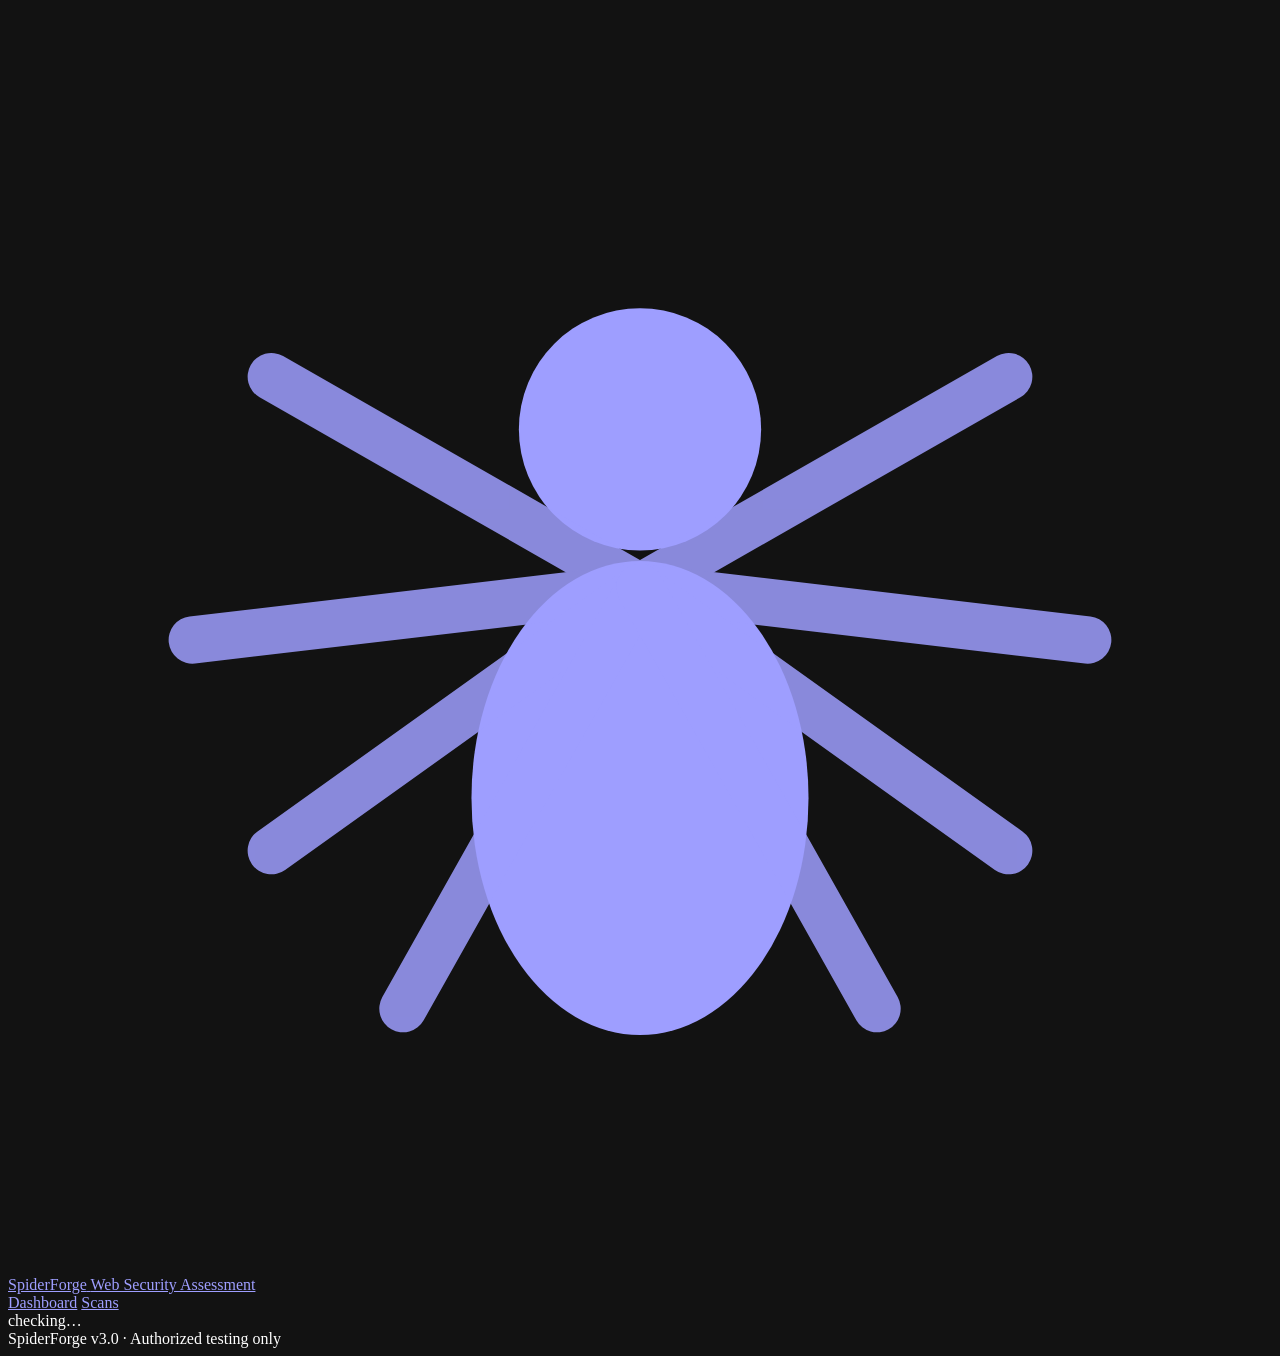
==== backend/static/frontend/index.html @ f694f3c2 "Initial commit" ====
<!DOCTYPE html>
<html lang="en">
<head>
    <meta charset="UTF-8">
    <meta name="viewport" content="width=device-width, initial-scale=1.0">
    <meta name="color-scheme" content="dark">
    <title>SpiderForge</title>
    <link rel="stylesheet" href="/styles.css">
</head>
<body>

<div class="app">

    <header class="topbar">
        <a href="#/" class="brand">
            <svg class="brand-logo" viewBox="0 0 24 24" fill="none" aria-hidden="true">
                <ellipse cx="12" cy="15" rx="3.2" ry="4.5" fill="currentColor"/>
                <circle cx="12" cy="8" r="2.3" fill="currentColor"/>
                <g stroke="currentColor" stroke-width="0.9" stroke-linecap="round" opacity="0.85">
                    <path d="M12 11 L5 7"/><path d="M12 11 L3.5 12"/>
                    <path d="M12 11 L5 16"/><path d="M12 11 L7.5 19"/>
                    <path d="M12 11 L19 7"/><path d="M12 11 L20.5 12"/>
                    <path d="M12 11 L19 16"/><path d="M12 11 L16.5 19"/>
                </g>
            </svg>
            <div class="brand-text">
                <span class="brand-name">SpiderForge</span>
                <span class="brand-sub">Web Security Assessment</span>
            </div>
        </a>

        <nav class="nav">
            <a href="#/" data-nav="dashboard">Dashboard</a>
            <a href="#/scans" data-nav="scans">Scans</a>
        </nav>

        <div class="status-pill" id="status-pill">
            <span class="status-dot" id="status-dot"></span>
            <span id="status-text">checking…</span>
        </div>
    </header>

    <main id="app" class="main"></main>

    <footer class="footer">
        <span>SpiderForge v3.0</span>
        <span class="dot-sep">·</span>
        <span>Authorized testing only</span>
    </footer>

</div>

<script src="/app.js"></script>
</body>
</html>
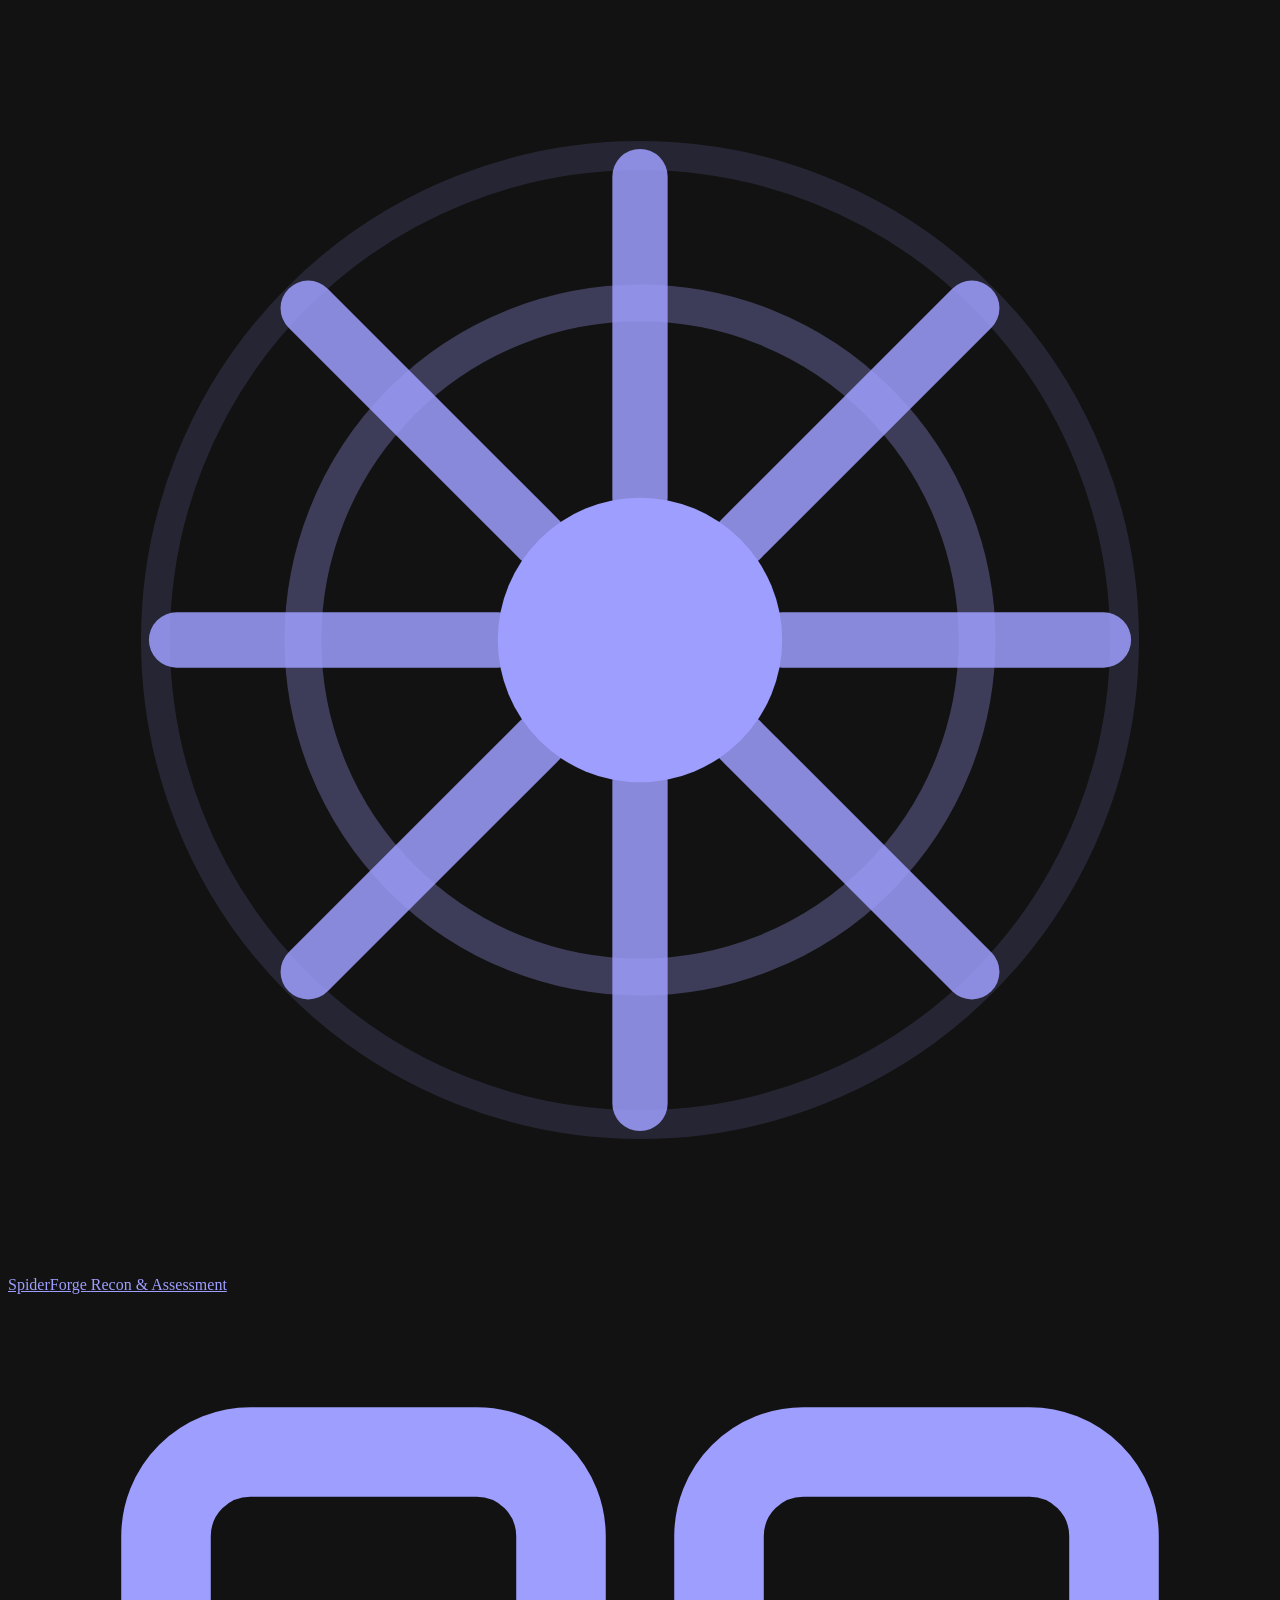
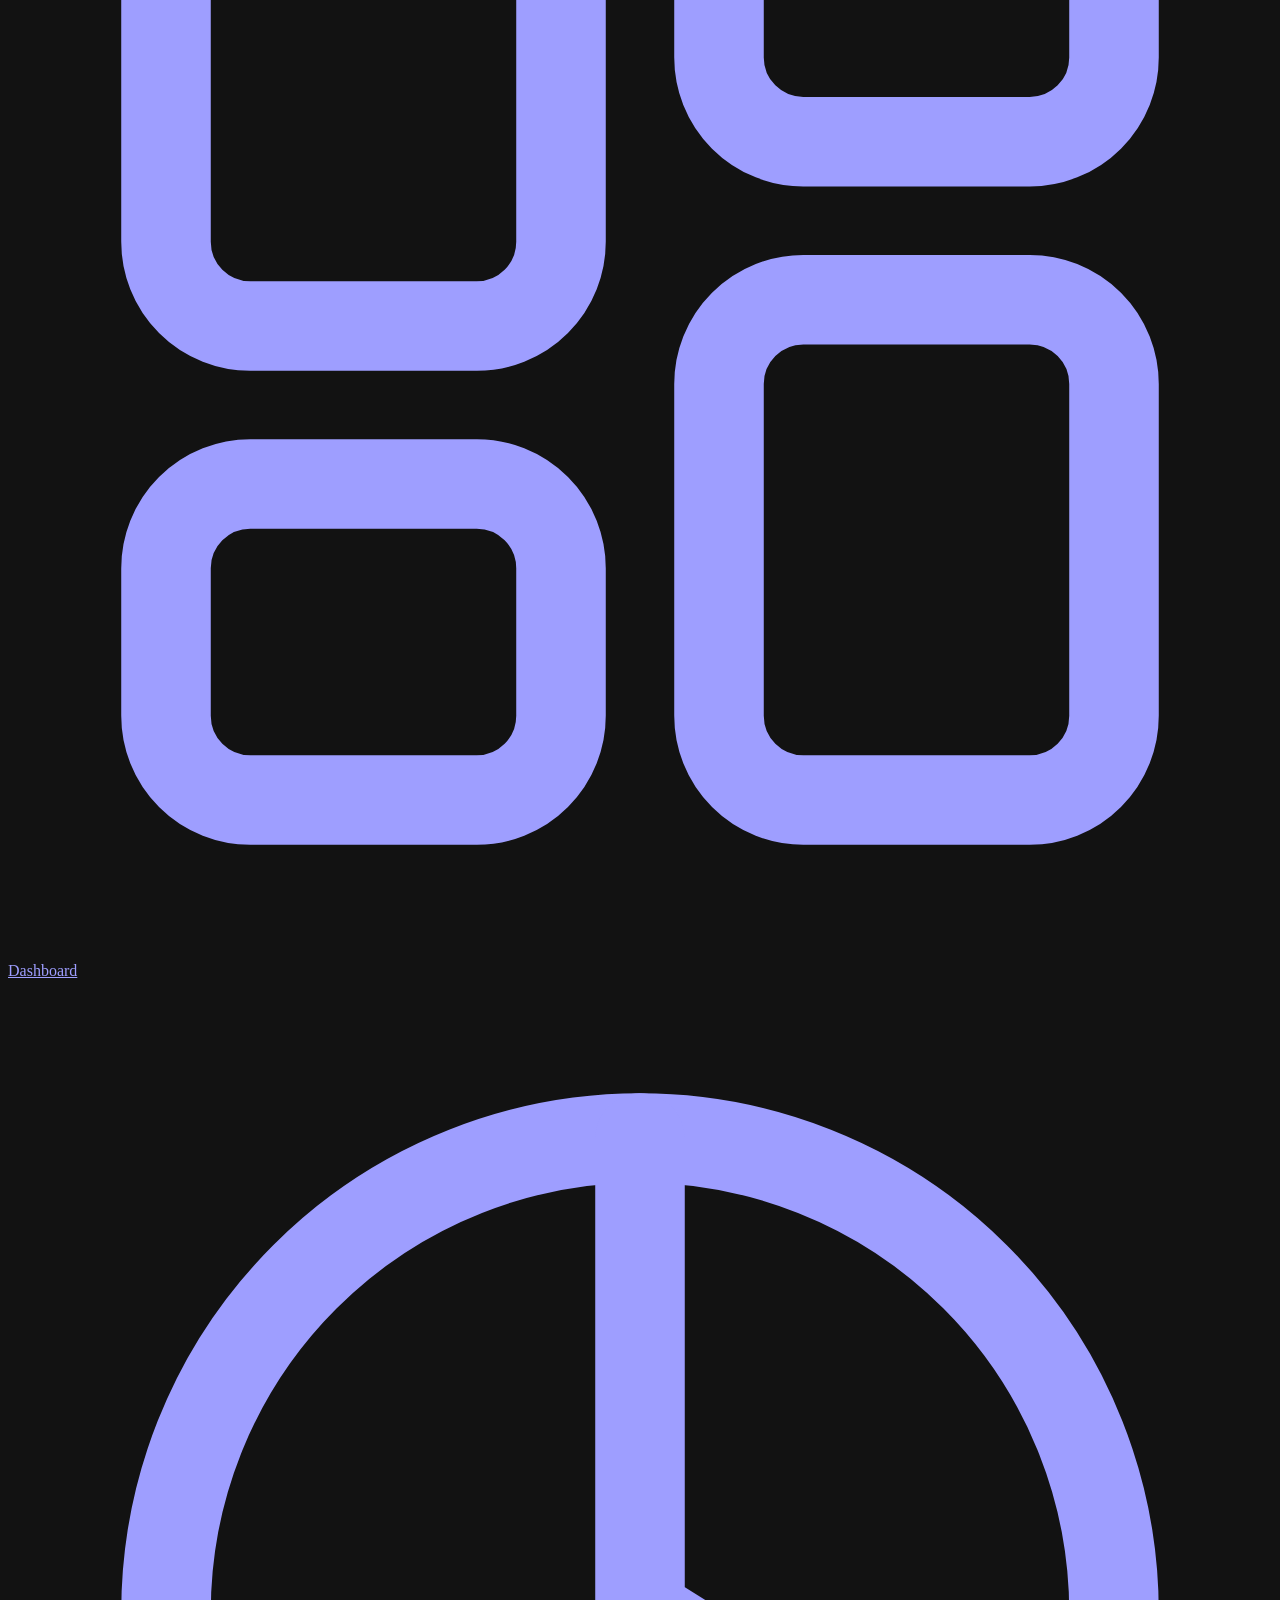
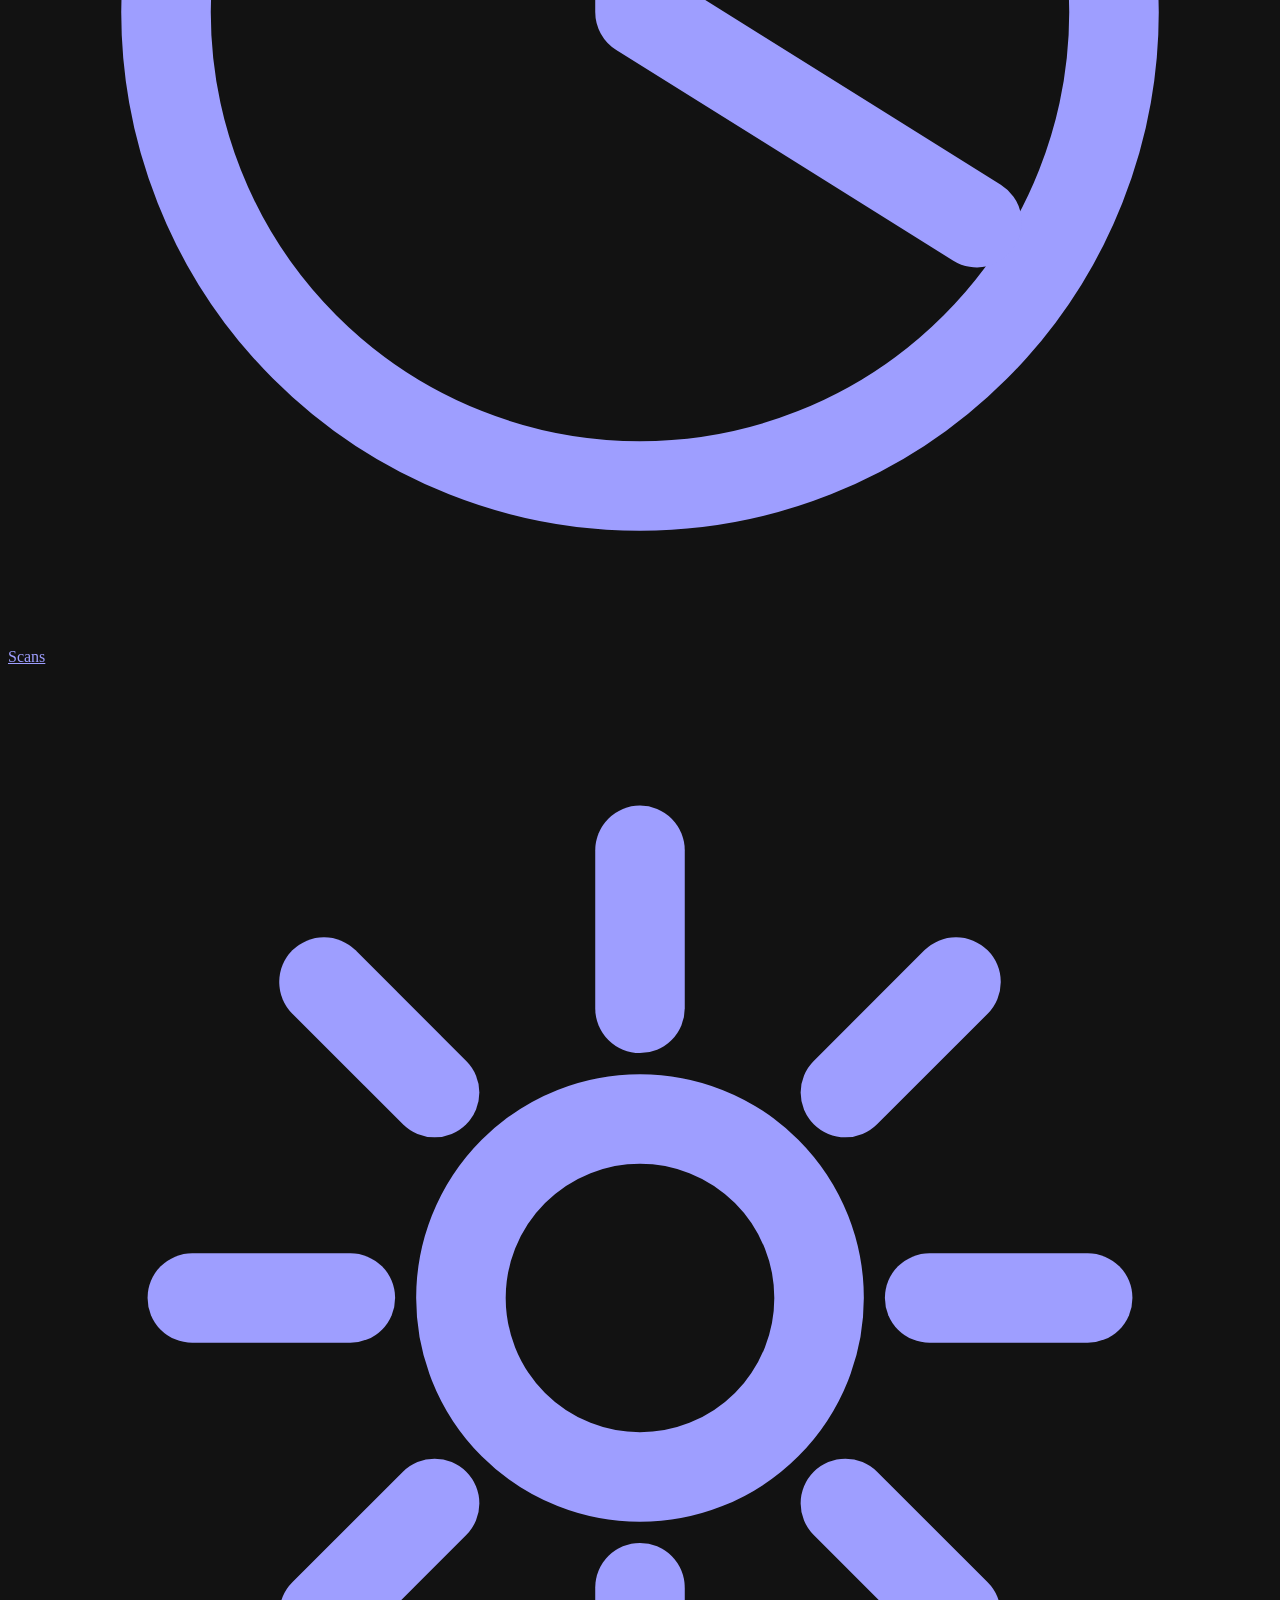
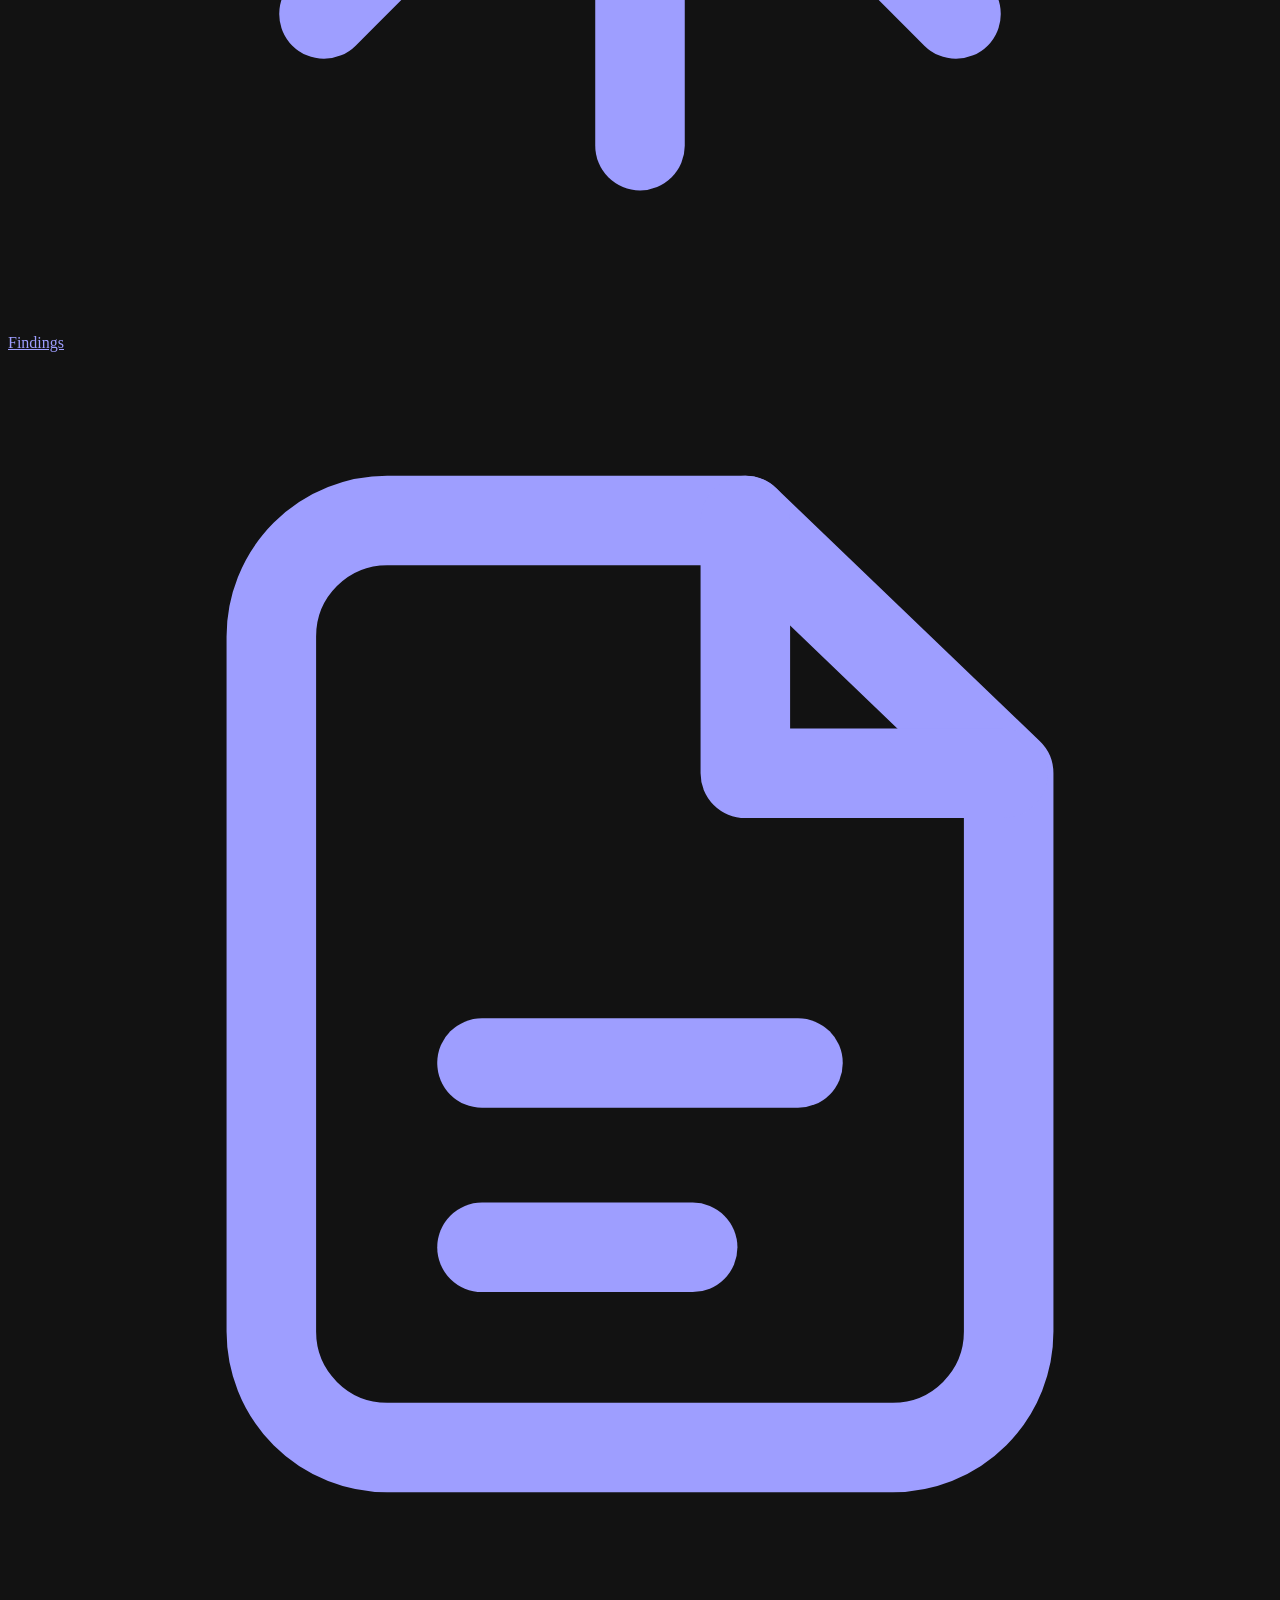
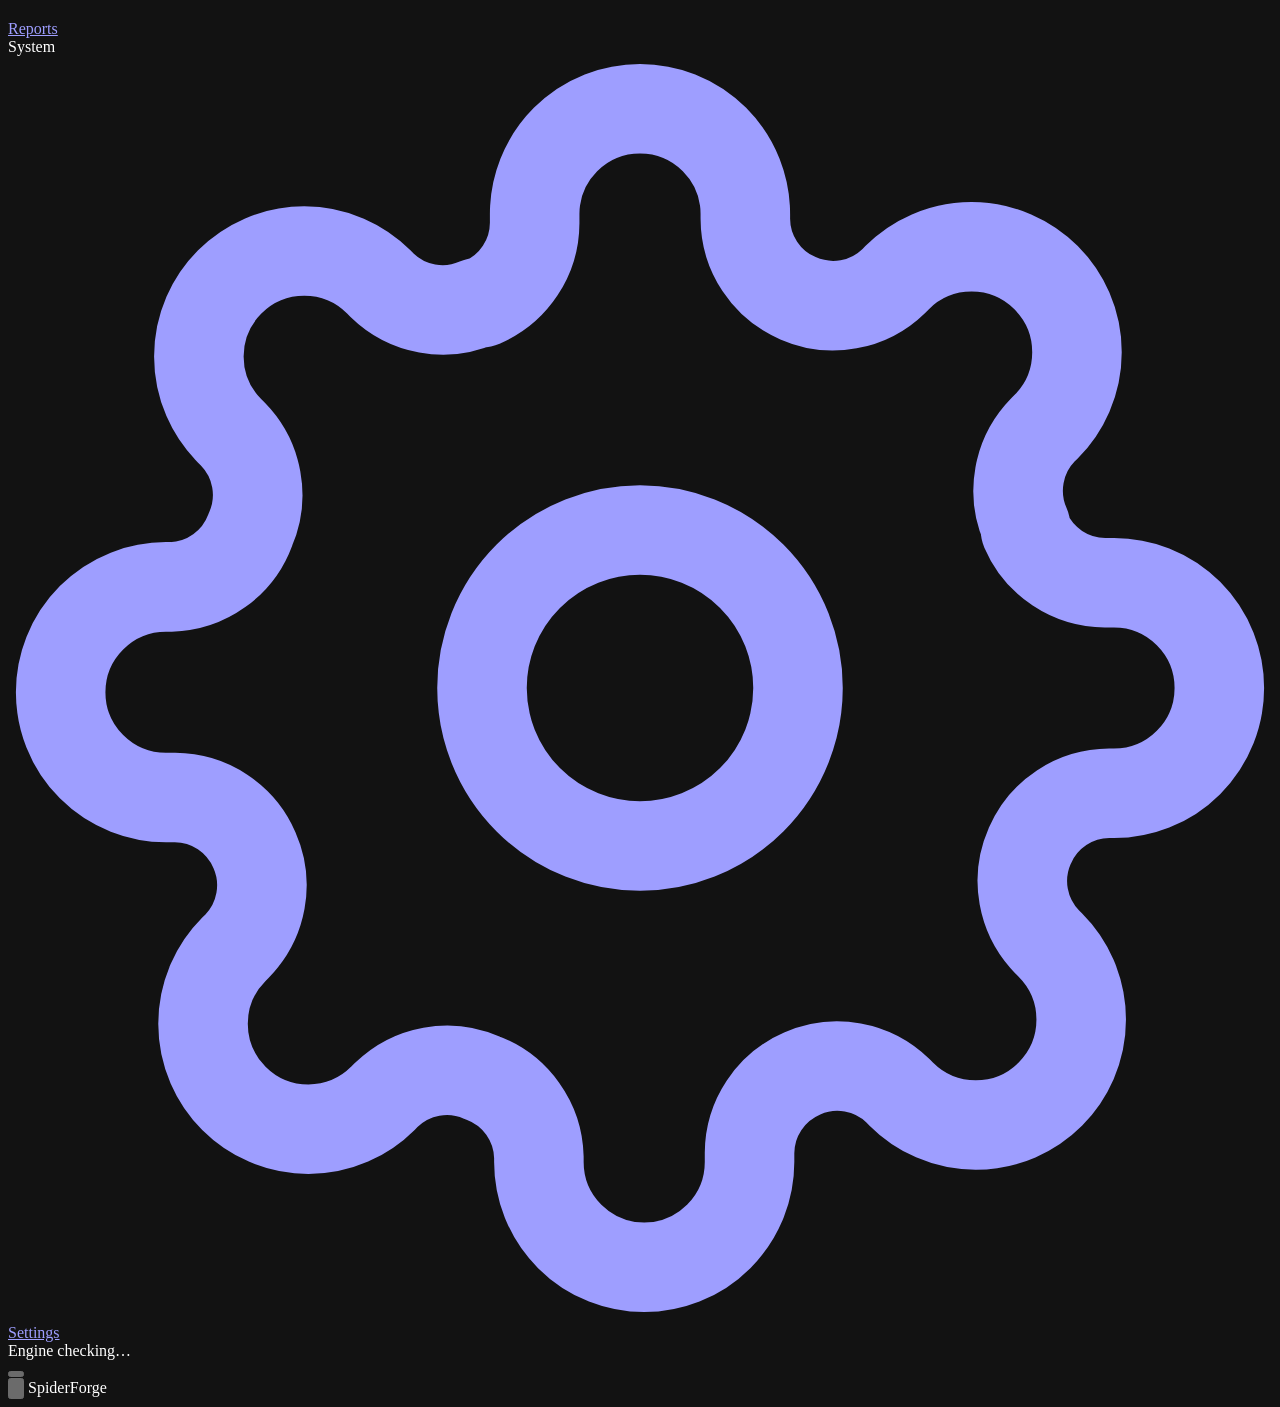
==== commit be393277: "Update index.html" ====
--- a/backend/static/frontend/index.html
+++ b/backend/static/frontend/index.html
@@ -1,53 +1,155 @@
 <!DOCTYPE html>
 <html lang="en">
 <head>
-    <meta charset="UTF-8">
-    <meta name="viewport" content="width=device-width, initial-scale=1.0">
-    <meta name="color-scheme" content="dark">
-    <title>SpiderForge</title>
-    <link rel="stylesheet" href="/styles.css">
+    <meta charset="UTF-8" />
+    <meta name="viewport" content="width=device-width, initial-scale=1.0" />
+    <meta name="color-scheme" content="dark" />
+    <meta name="description" content="SpiderForge — Automated Web Reconnaissance & Security Assessment" />
+    <title>SpiderForge — Web Security Assessment</title>
+    <link rel="stylesheet" href="/styles.css" />
 </head>
 <body>
 
-<div class="app">
+<div class="app-shell" id="app-shell">
 
-    <header class="topbar">
-        <a href="#/" class="brand">
-            <svg class="brand-logo" viewBox="0 0 24 24" fill="none" aria-hidden="true">
-                <ellipse cx="12" cy="15" rx="3.2" ry="4.5" fill="currentColor"/>
-                <circle cx="12" cy="8" r="2.3" fill="currentColor"/>
-                <g stroke="currentColor" stroke-width="0.9" stroke-linecap="round" opacity="0.85">
-                    <path d="M12 11 L5 7"/><path d="M12 11 L3.5 12"/>
-                    <path d="M12 11 L5 16"/><path d="M12 11 L7.5 19"/>
-                    <path d="M12 11 L19 7"/><path d="M12 11 L20.5 12"/>
-                    <path d="M12 11 L19 16"/><path d="M12 11 L16.5 19"/>
-                </g>
-            </svg>
-            <div class="brand-text">
-                <span class="brand-name">SpiderForge</span>
-                <span class="brand-sub">Web Security Assessment</span>
-            </div>
-        </a>
+    <!-- ═══════════════ Sidebar ═══════════════ -->
+    <aside class="sidebar" id="sidebar" aria-label="Primary">
 
-        <nav class="nav">
-            <a href="#/" data-nav="dashboard">Dashboard</a>
-            <a href="#/scans" data-nav="scans">Scans</a>
+        <div class="sidebar-head">
+            <a class="brand" href="#/" aria-label="SpiderForge home">
+                <span class="brand-mark" aria-hidden="true">
+                    <svg viewBox="0 0 24 24" fill="none">
+                        <circle cx="12" cy="12" r="2.7" fill="currentColor"/>
+                        <g stroke="currentColor" stroke-width="1.05" stroke-linecap="round" opacity="0.85">
+                            <path d="M12 9.3 V3.2"/>
+                            <path d="M12 14.7 V20.8"/>
+                            <path d="M9.3 12 H3.2"/>
+                            <path d="M14.7 12 H20.8"/>
+                            <path d="M10.1 10.1 L5.7 5.7"/>
+                            <path d="M13.9 10.1 L18.3 5.7"/>
+                            <path d="M10.1 13.9 L5.7 18.3"/>
+                            <path d="M13.9 13.9 L18.3 18.3"/>
+                        </g>
+                        <circle cx="12" cy="12" r="6.4" stroke="currentColor"
+                                stroke-width="0.7" opacity="0.3" fill="none"/>
+                        <circle cx="12" cy="12" r="9.2" stroke="currentColor"
+                                stroke-width="0.55" opacity="0.14" fill="none"/>
+                    </svg>
+                </span>
+                <span class="brand-text">
+                    <span class="brand-name">Spider<span class="brand-accent">Forge</span></span>
+                    <span class="brand-sub">Recon &amp; Assessment</span>
+                </span>
+            </a>
+        </div>
+
+        <nav class="sidebar-nav" aria-label="Main">
+            <a class="nav-item" href="#/" data-nav="dashboard">
+                <svg class="ico" viewBox="0 0 24 24" fill="none" stroke="currentColor" stroke-width="1.7" stroke-linecap="round" stroke-linejoin="round">
+                    <rect x="3" y="3" width="7.5" height="9" rx="1.6"/>
+                    <rect x="13.5" y="3" width="7.5" height="5.5" rx="1.6"/>
+                    <rect x="13.5" y="11.5" width="7.5" height="9.5" rx="1.6"/>
+                    <rect x="3" y="15" width="7.5" height="6" rx="1.6"/>
+                </svg>
+                <span>Dashboard</span>
+            </a>
+            <a class="nav-item" href="#/scans" data-nav="scans">
+                <svg class="ico" viewBox="0 0 24 24" fill="none" stroke="currentColor" stroke-width="1.7" stroke-linecap="round" stroke-linejoin="round">
+                    <circle cx="12" cy="12" r="9"/>
+                    <path d="M12 3v9l6.4 4"/>
+                </svg>
+                <span>Scans</span>
+            </a>
+            <a class="nav-item" href="#/findings" data-nav="findings">
+                <svg class="ico" viewBox="0 0 24 24" fill="none" stroke="currentColor" stroke-width="1.7" stroke-linecap="round" stroke-linejoin="round">
+                    <path d="M12 3.5v3"/>
+                    <path d="M12 17.5v3"/>
+                    <path d="M3.5 12h3"/>
+                    <path d="M17.5 12h3"/>
+                    <path d="M6 6l2.1 2.1"/>
+                    <path d="M15.9 15.9L18 18"/>
+                    <path d="M6 18l2.1-2.1"/>
+                    <path d="M15.9 8.1L18 6"/>
+                    <circle cx="12" cy="12" r="3.4"/>
+                </svg>
+                <span>Findings</span>
+            </a>
+            <a class="nav-item" href="#/reports" data-nav="reports">
+                <svg class="ico" viewBox="0 0 24 24" fill="none" stroke="currentColor" stroke-width="1.7" stroke-linecap="round" stroke-linejoin="round">
+                    <path d="M14 3.2H7.2A2.2 2.2 0 0 0 5 5.4v13.2a2.2 2.2 0 0 0 2.2 2.2h9.6a2.2 2.2 0 0 0 2.2-2.2V8z"/>
+                    <path d="M14 3.2V8h4.9"/>
+                    <path d="M9 13.5h6"/>
+                    <path d="M9 17h4"/>
+                </svg>
+                <span>Reports</span>
+            </a>
         </nav>
 
-        <div class="status-pill" id="status-pill">
-            <span class="status-dot" id="status-dot"></span>
-            <span id="status-text">checking…</span>
+        <div class="sidebar-section">System</div>
+
+        <nav class="sidebar-nav" aria-label="System">
+            <a class="nav-item" href="#/settings" data-nav="settings">
+                <svg class="ico" viewBox="0 0 24 24" fill="none" stroke="currentColor" stroke-width="1.7" stroke-linecap="round" stroke-linejoin="round">
+                    <circle cx="12" cy="12" r="3"/>
+                    <path d="M19.4 15a1.65 1.65 0 0 0 .33 1.82l.06.06a2 2 0 1 1-2.83 2.83l-.06-.06a1.65 1.65 0 0 0-1.82-.33 1.65 1.65 0 0 0-1 1.51V21a2 2 0 1 1-4 0v-.09A1.65 1.65 0 0 0 9 19.4a1.65 1.65 0 0 0-1.82.33l-.06.06a2 2 0 1 1-2.83-2.83l.06-.06a1.65 1.65 0 0 0 .33-1.82 1.65 1.65 0 0 0-1.51-1H3a2 2 0 1 1 0-4h.09A1.65 1.65 0 0 0 4.6 9a1.65 1.65 0 0 0-.33-1.82l-.06-.06a2 2 0 1 1 2.83-2.83l.06.06a1.65 1.65 0 0 0 1.82.33H9a1.65 1.65 0 0 0 1-1.51V3a2 2 0 1 1 4 0v.09a1.65 1.65 0 0 0 1 1.51 1.65 1.65 0 0 0 1.82-.33l.06-.06a2 2 0 1 1 2.83 2.83l-.06.06a1.65 1.65 0 0 0-.33 1.82V9a1.65 1.65 0 0 0 1.51 1H21a2 2 0 1 1 0 4h-.09a1.65 1.65 0 0 0-1.51 1z"/>
+                </svg>
+                <span>Settings</span>
+            </a>
+        </nav>
+
+        <div class="sidebar-foot">
+            <div class="engine-status" id="engine-status" title="Backend status">
+                <span class="status-dot" id="status-dot"></span>
+                <div class="engine-meta">
+                    <span class="engine-label">Engine</span>
+                    <span class="engine-value" id="status-text">checking…</span>
+                </div>
+            </div>
         </div>
-    </header>
+    </aside>
 
-    <main id="app" class="main"></main>
+    <button class="sidebar-overlay" id="sidebar-overlay" aria-label="Close menu" tabindex="-1"></button>
 
-    <footer class="footer">
-        <span>SpiderForge v3.0</span>
-        <span class="dot-sep">·</span>
-        <span>Authorized testing only</span>
-    </footer>
+    <!-- ═══════════════ Main ═══════════════ -->
+    <div class="main">
+        <header class="mobile-bar">
+            <button class="icon-btn" id="menu-btn" aria-label="Open menu">
+                <svg viewBox="0 0 24 24" fill="none" stroke="currentColor" stroke-width="2" stroke-linecap="round">
+                    <path d="M3 6h18"/><path d="M3 12h18"/><path d="M3 18h18"/>
+                </svg>
+            </button>
+            <span class="mobile-brand">Spider<span class="brand-accent">Forge</span></span>
+            <span class="status-dot mobile-dot" id="status-dot-mobile"></span>
+        </header>
 
+        <main id="app" class="content" tabindex="-1"></main>
+    </div>
+
+</div>
+
+<!-- Toast host -->
+<div class="toast-host" id="toast-host" aria-live="polite" aria-atomic="false"></div>
+
+<!-- Scan operation overlay -->
+<div class="scan-overlay" id="scan-overlay" hidden>
+    <div class="scan-overlay-backdrop"></div>
+    <div class="scan-overlay-card" role="dialog" aria-modal="true" aria-labelledby="scan-ov-title">
+        <div class="scan-ov-head">
+            <span class="scan-ov-pulse"></span>
+            <div>
+                <h3 id="scan-ov-title">Assessment in progress</h3>
+                <p class="scan-ov-target" id="scan-ov-target">—</p>
+            </div>
+        </div>
+        <div class="scan-ov-bar">
+            <div class="scan-ov-bar-fill" id="scan-ov-bar"></div>
+        </div>
+        <div class="scan-ov-phase">
+            <span class="scan-ov-spinner"></span>
+            <span id="scan-ov-phase">Initializing engine…</span>
+        </div>
+        <p class="scan-ov-hint">This may take a moment. You'll be redirected to the report when it completes.</p>
+    </div>
 </div>
 
 <script src="/app.js"></script>
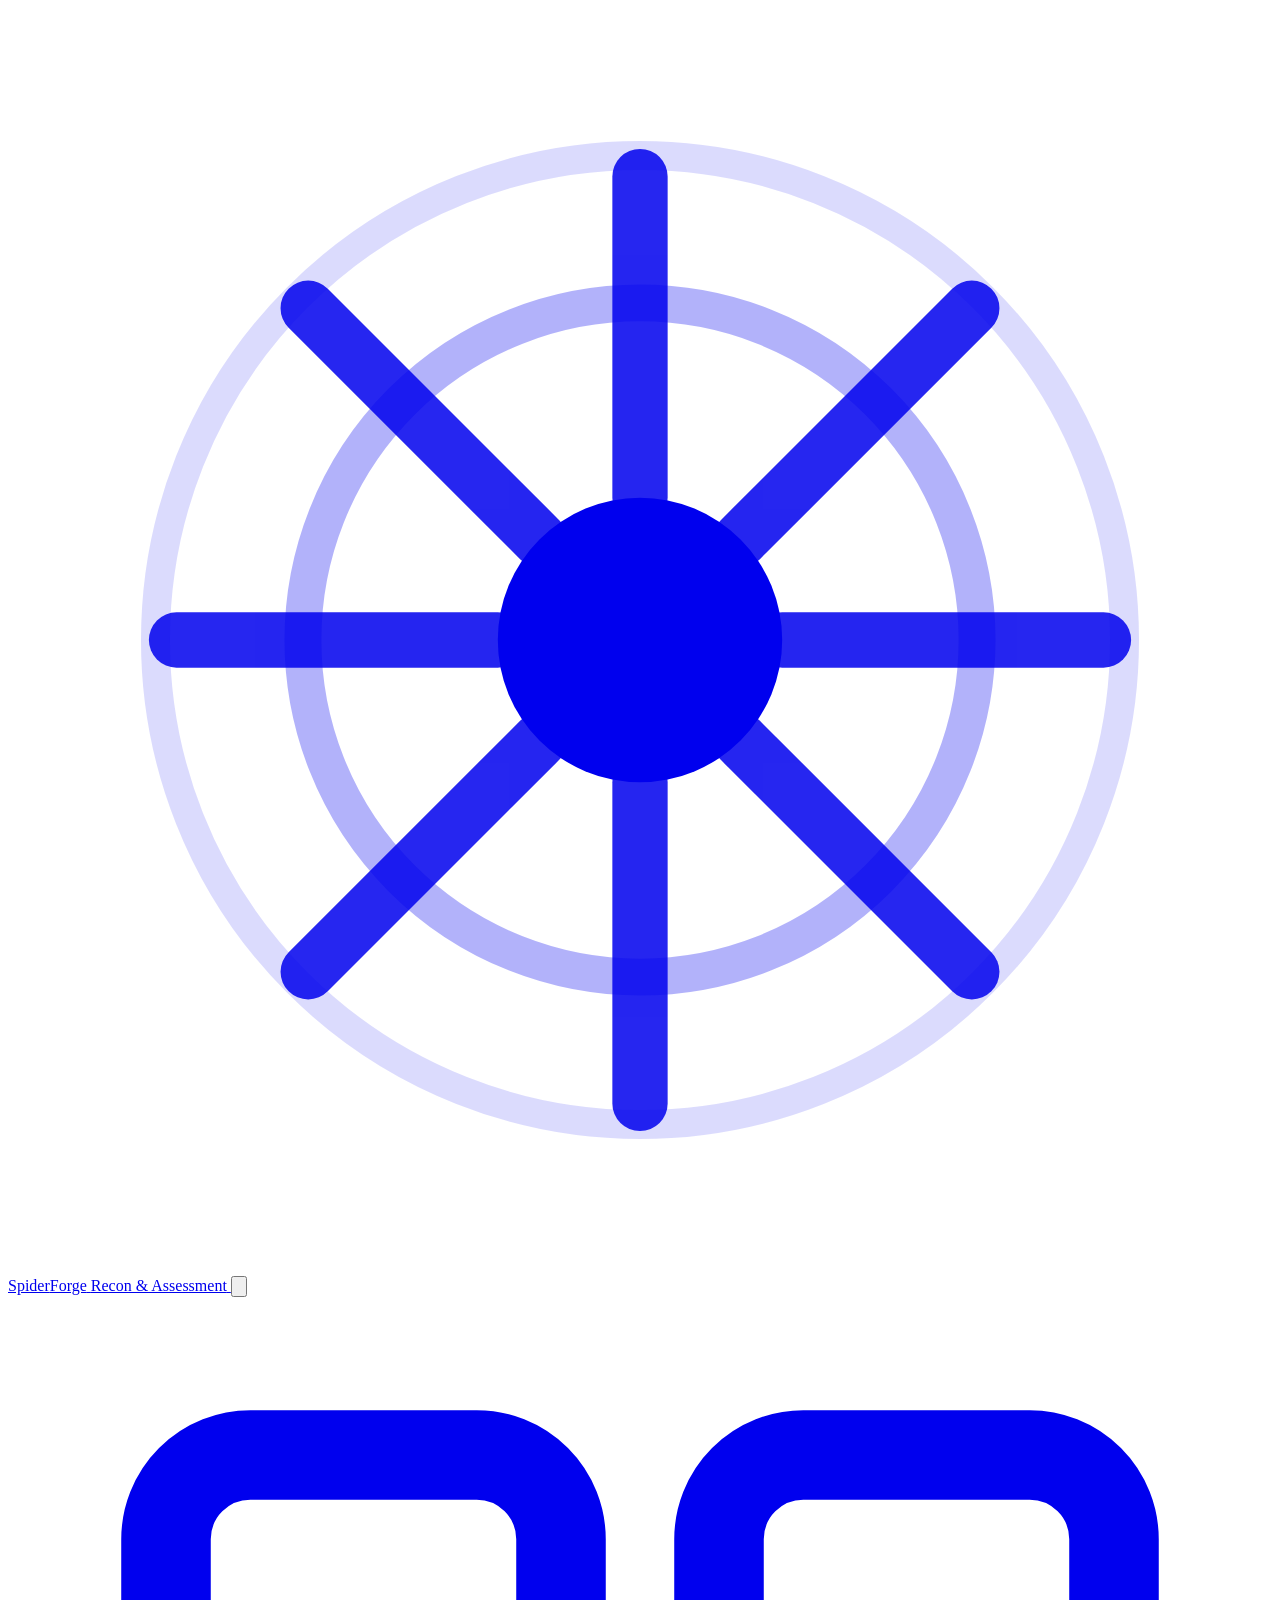
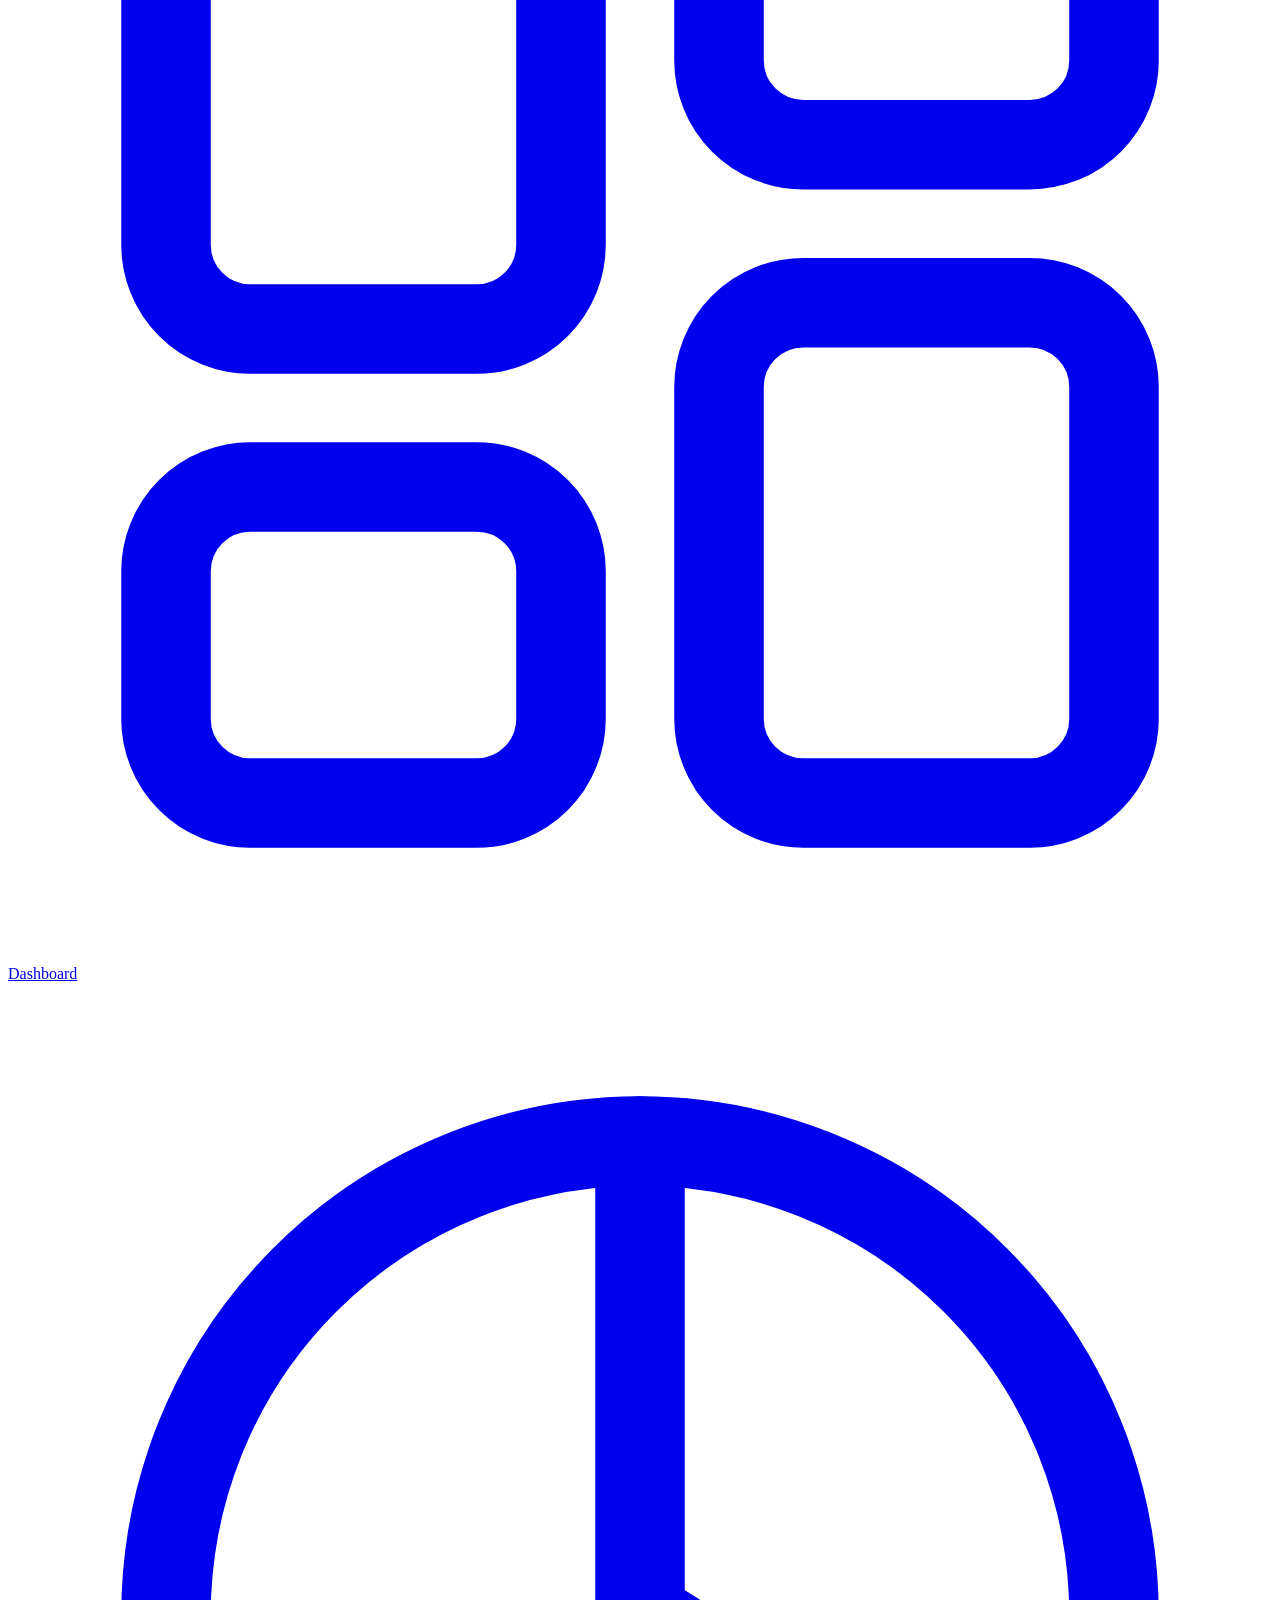
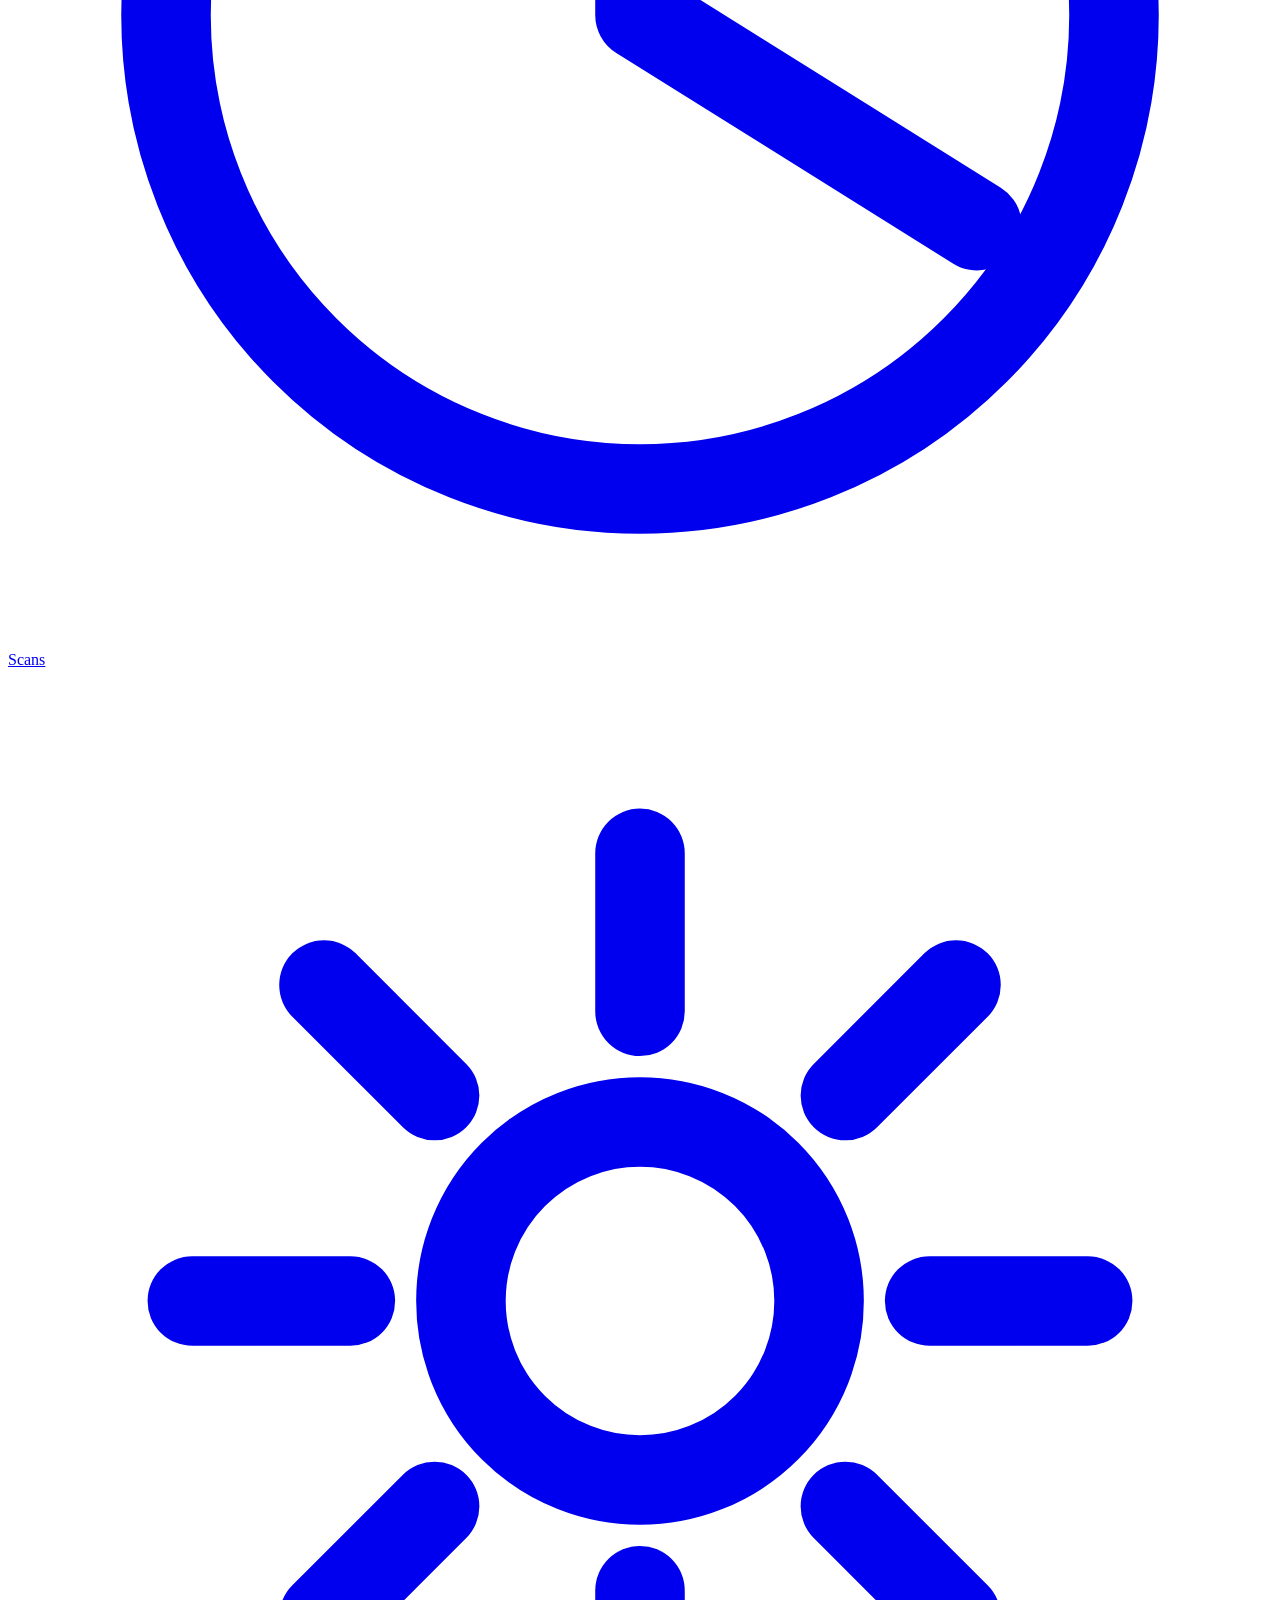
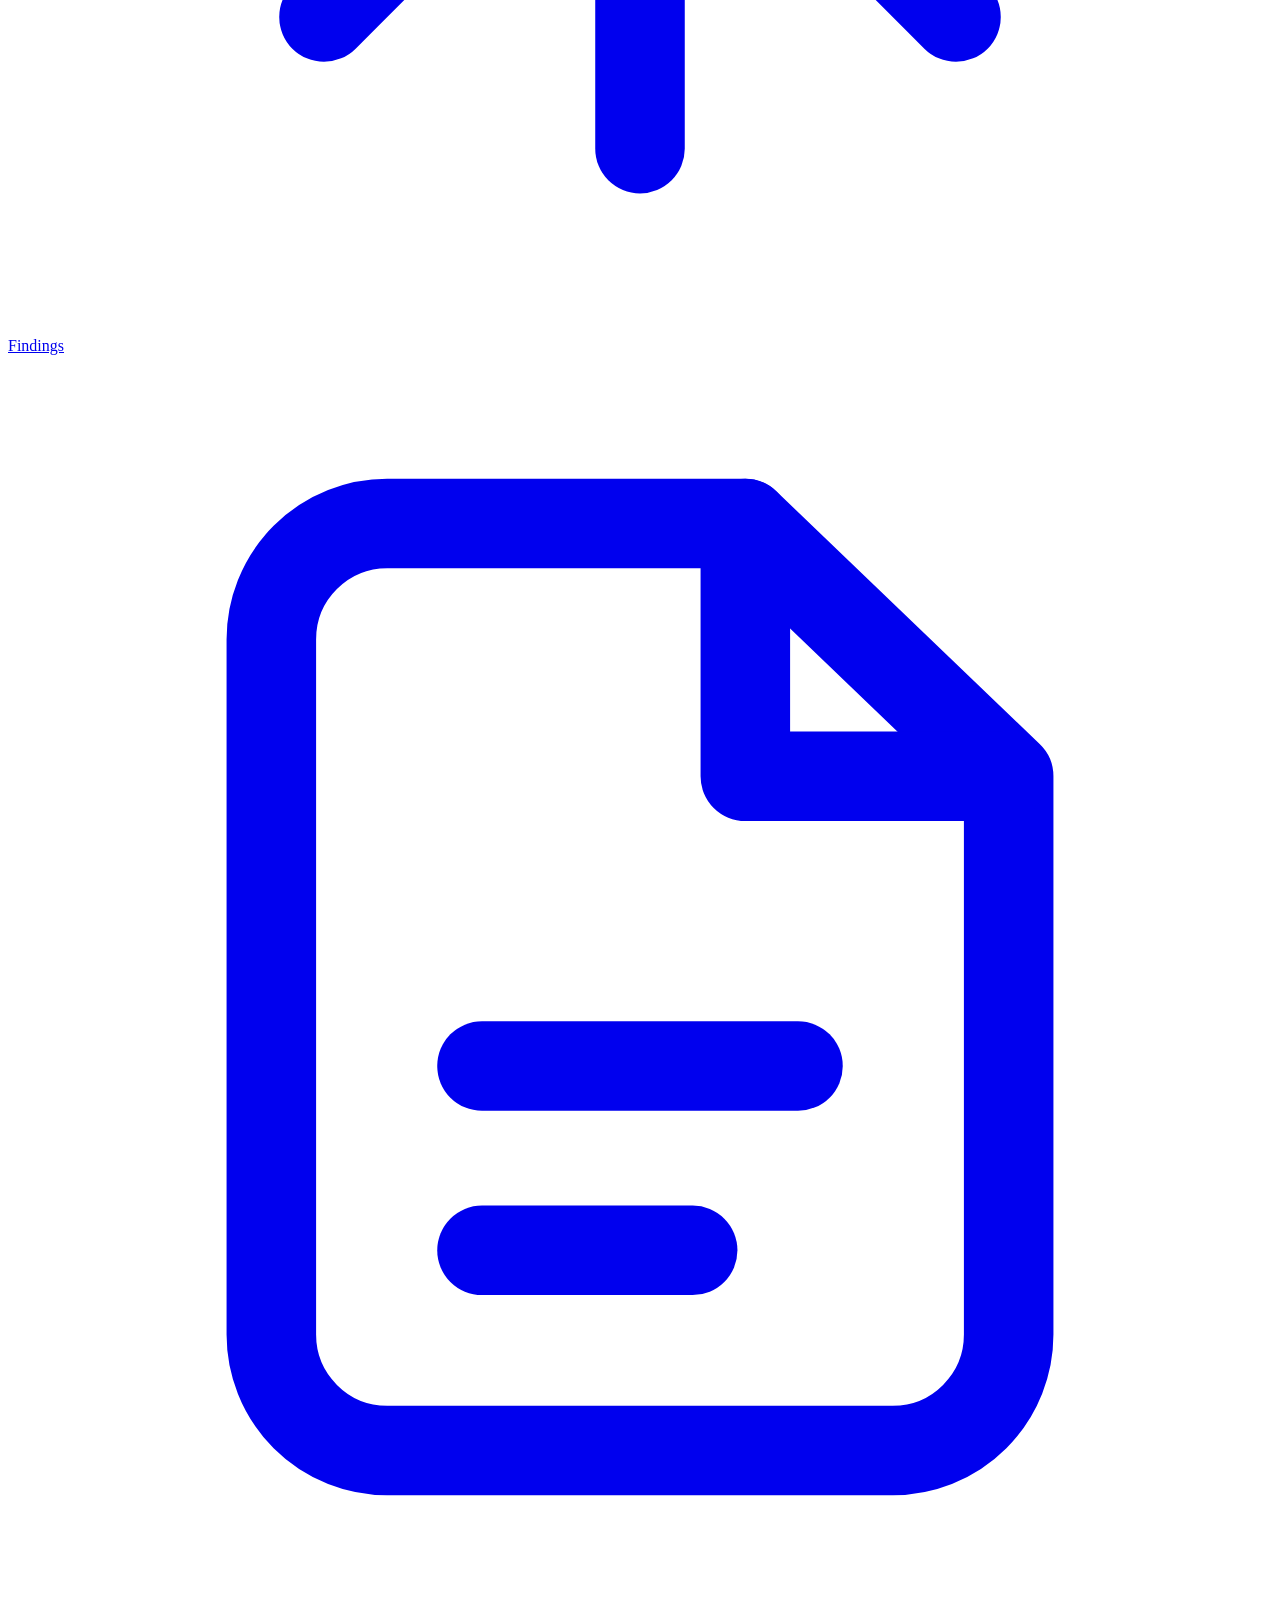
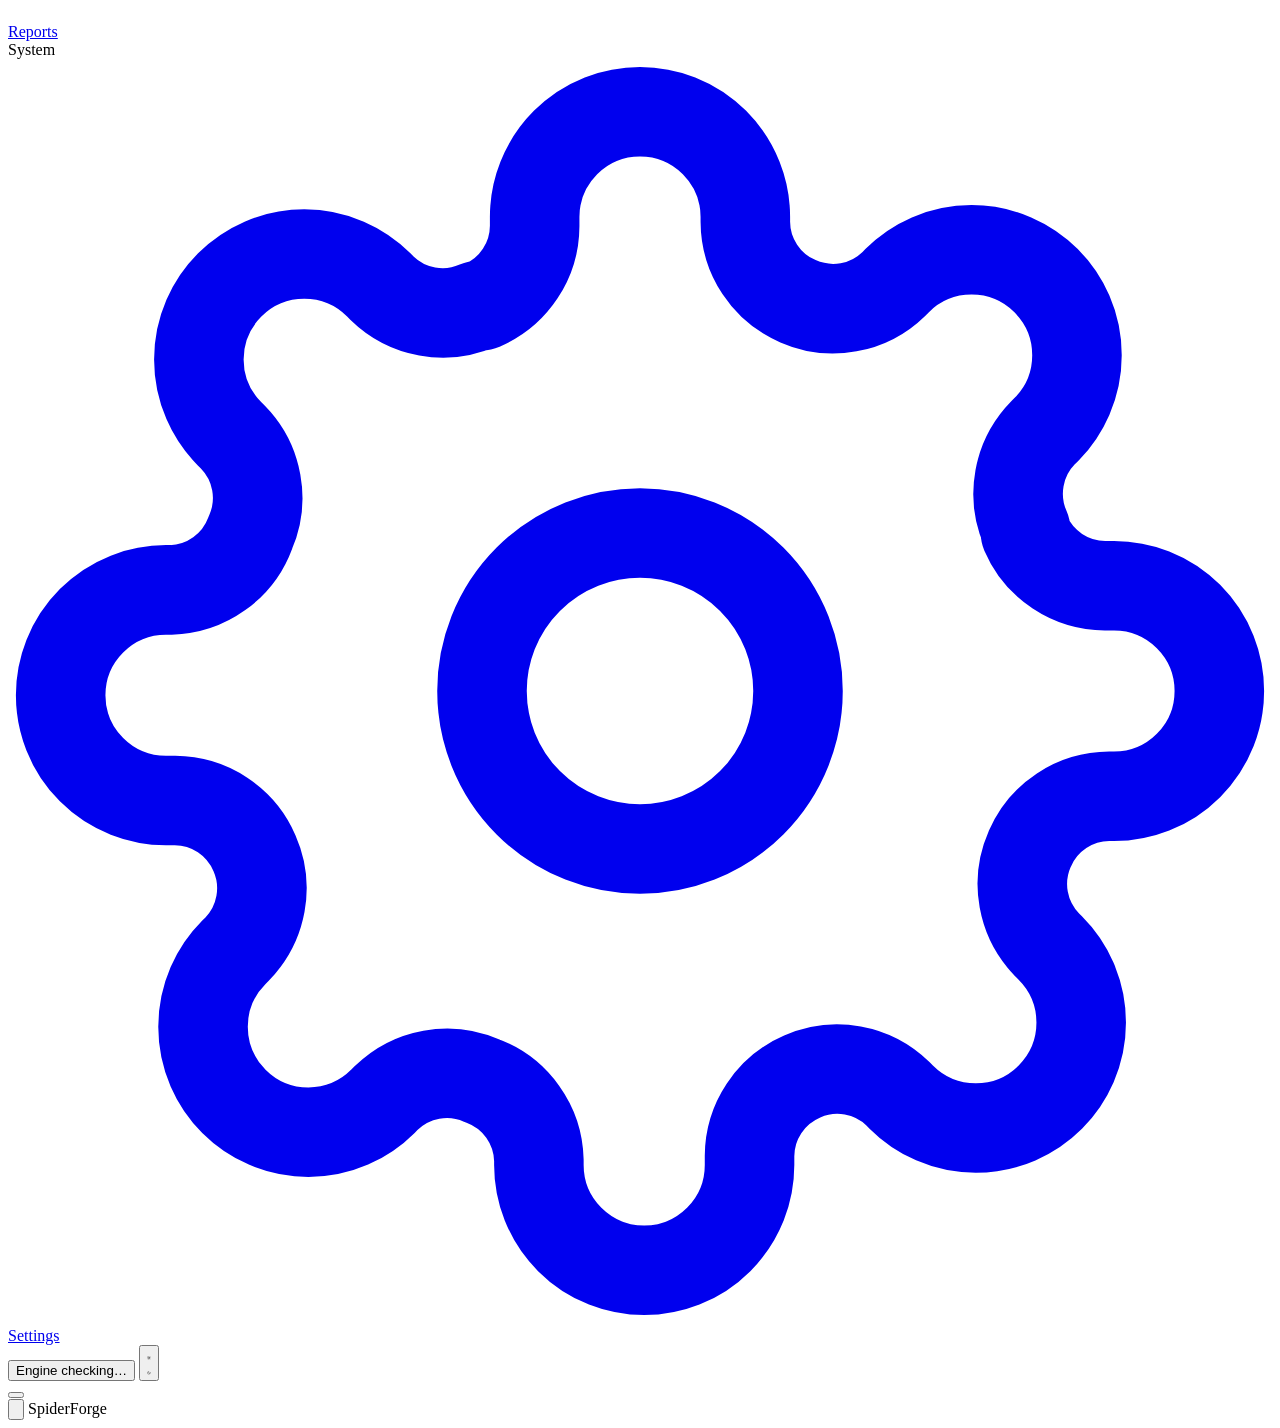
==== commit 7425829d: "Update index.html" ====
--- a/backend/static/frontend/index.html
+++ b/backend/static/frontend/index.html
@@ -1,11 +1,15 @@
 <!DOCTYPE html>
-<html lang="en">
+<html lang="ar" dir="ltr">
 <head>
     <meta charset="UTF-8" />
-    <meta name="viewport" content="width=device-width, initial-scale=1.0" />
-    <meta name="color-scheme" content="dark" />
+    <meta name="viewport" content="width=device-width, initial-scale=1.0, viewport-fit=cover" />
+    <meta name="color-scheme" content="dark light" />
+    <meta name="theme-color" content="#080a0f" />
     <meta name="description" content="SpiderForge — Automated Web Reconnaissance & Security Assessment" />
     <title>SpiderForge — Web Security Assessment</title>
+    <link rel="preconnect" href="https://fonts.googleapis.com" />
+    <link rel="preconnect" href="https://fonts.gstatic.com" crossorigin />
+    <link href="https://fonts.googleapis.com/css2?family=Inter:wght@400;500;600;700&family=JetBrains+Mono:wght@400;500;600;700&display=swap" rel="stylesheet" />
     <link rel="stylesheet" href="/styles.css" />
 </head>
 <body>
@@ -13,7 +17,7 @@
 <div class="app-shell" id="app-shell">
 
     <!-- ═══════════════ Sidebar ═══════════════ -->
-    <aside class="sidebar" id="sidebar" aria-label="Primary">
+    <aside class="sidebar" id="sidebar" aria-label="Primary navigation">
 
         <div class="sidebar-head">
             <a class="brand" href="#/" aria-label="SpiderForge home">
@@ -30,10 +34,8 @@
                             <path d="M10.1 13.9 L5.7 18.3"/>
                             <path d="M13.9 13.9 L18.3 18.3"/>
                         </g>
-                        <circle cx="12" cy="12" r="6.4" stroke="currentColor"
-                                stroke-width="0.7" opacity="0.3" fill="none"/>
-                        <circle cx="12" cy="12" r="9.2" stroke="currentColor"
-                                stroke-width="0.55" opacity="0.14" fill="none"/>
+                        <circle cx="12" cy="12" r="6.4" stroke="currentColor" stroke-width="0.7" opacity="0.3" fill="none"/>
+                        <circle cx="12" cy="12" r="9.2" stroke="currentColor" stroke-width="0.55" opacity="0.14" fill="none"/>
                     </svg>
                 </span>
                 <span class="brand-text">
@@ -41,70 +43,79 @@
                     <span class="brand-sub">Recon &amp; Assessment</span>
                 </span>
             </a>
+            <button class="icon-btn sidebar-collapse" id="sidebar-collapse" aria-label="Toggle sidebar">
+                <svg viewBox="0 0 24 24" fill="none" stroke="currentColor" stroke-width="2" stroke-linecap="round">
+                    <path d="M15 18l-6-6 6-6"/>
+                </svg>
+            </button>
         </div>
 
         <nav class="sidebar-nav" aria-label="Main">
-            <a class="nav-item" href="#/" data-nav="dashboard">
+            <a class="nav-item" href="#/" data-nav="dashboard" title="Dashboard">
                 <svg class="ico" viewBox="0 0 24 24" fill="none" stroke="currentColor" stroke-width="1.7" stroke-linecap="round" stroke-linejoin="round">
                     <rect x="3" y="3" width="7.5" height="9" rx="1.6"/>
                     <rect x="13.5" y="3" width="7.5" height="5.5" rx="1.6"/>
                     <rect x="13.5" y="11.5" width="7.5" height="9.5" rx="1.6"/>
                     <rect x="3" y="15" width="7.5" height="6" rx="1.6"/>
                 </svg>
-                <span>Dashboard</span>
+                <span class="nav-label">Dashboard</span>
             </a>
-            <a class="nav-item" href="#/scans" data-nav="scans">
+            <a class="nav-item" href="#/scans" data-nav="scans" title="Scans">
                 <svg class="ico" viewBox="0 0 24 24" fill="none" stroke="currentColor" stroke-width="1.7" stroke-linecap="round" stroke-linejoin="round">
                     <circle cx="12" cy="12" r="9"/>
                     <path d="M12 3v9l6.4 4"/>
                 </svg>
-                <span>Scans</span>
+                <span class="nav-label">Scans</span>
+                <span class="nav-badge" id="nav-badge-scans" hidden>0</span>
             </a>
-            <a class="nav-item" href="#/findings" data-nav="findings">
+            <a class="nav-item" href="#/findings" data-nav="findings" title="Findings">
                 <svg class="ico" viewBox="0 0 24 24" fill="none" stroke="currentColor" stroke-width="1.7" stroke-linecap="round" stroke-linejoin="round">
-                    <path d="M12 3.5v3"/>
-                    <path d="M12 17.5v3"/>
-                    <path d="M3.5 12h3"/>
-                    <path d="M17.5 12h3"/>
-                    <path d="M6 6l2.1 2.1"/>
-                    <path d="M15.9 15.9L18 18"/>
-                    <path d="M6 18l2.1-2.1"/>
-                    <path d="M15.9 8.1L18 6"/>
+                    <path d="M12 3.5v3"/><path d="M12 17.5v3"/>
+                    <path d="M3.5 12h3"/><path d="M17.5 12h3"/>
+                    <path d="M6 6l2.1 2.1"/><path d="M15.9 15.9L18 18"/>
+                    <path d="M6 18l2.1-2.1"/><path d="M15.9 8.1L18 6"/>
                     <circle cx="12" cy="12" r="3.4"/>
                 </svg>
-                <span>Findings</span>
+                <span class="nav-label">Findings</span>
+                <span class="nav-badge" id="nav-badge-findings" hidden>0</span>
             </a>
-            <a class="nav-item" href="#/reports" data-nav="reports">
+            <a class="nav-item" href="#/reports" data-nav="reports" title="Reports">
                 <svg class="ico" viewBox="0 0 24 24" fill="none" stroke="currentColor" stroke-width="1.7" stroke-linecap="round" stroke-linejoin="round">
                     <path d="M14 3.2H7.2A2.2 2.2 0 0 0 5 5.4v13.2a2.2 2.2 0 0 0 2.2 2.2h9.6a2.2 2.2 0 0 0 2.2-2.2V8z"/>
                     <path d="M14 3.2V8h4.9"/>
-                    <path d="M9 13.5h6"/>
-                    <path d="M9 17h4"/>
+                    <path d="M9 13.5h6"/><path d="M9 17h4"/>
                 </svg>
-                <span>Reports</span>
+                <span class="nav-label">Reports</span>
             </a>
-        </nav>
 
-        <div class="sidebar-section">System</div>
+            <div class="sidebar-section">System</div>
 
-        <nav class="sidebar-nav" aria-label="System">
-            <a class="nav-item" href="#/settings" data-nav="settings">
+            <a class="nav-item" href="#/settings" data-nav="settings" title="Settings">
                 <svg class="ico" viewBox="0 0 24 24" fill="none" stroke="currentColor" stroke-width="1.7" stroke-linecap="round" stroke-linejoin="round">
                     <circle cx="12" cy="12" r="3"/>
                     <path d="M19.4 15a1.65 1.65 0 0 0 .33 1.82l.06.06a2 2 0 1 1-2.83 2.83l-.06-.06a1.65 1.65 0 0 0-1.82-.33 1.65 1.65 0 0 0-1 1.51V21a2 2 0 1 1-4 0v-.09A1.65 1.65 0 0 0 9 19.4a1.65 1.65 0 0 0-1.82.33l-.06.06a2 2 0 1 1-2.83-2.83l.06-.06a1.65 1.65 0 0 0 .33-1.82 1.65 1.65 0 0 0-1.51-1H3a2 2 0 1 1 0-4h.09A1.65 1.65 0 0 0 4.6 9a1.65 1.65 0 0 0-.33-1.82l-.06-.06a2 2 0 1 1 2.83-2.83l.06.06a1.65 1.65 0 0 0 1.82.33H9a1.65 1.65 0 0 0 1-1.51V3a2 2 0 1 1 4 0v.09a1.65 1.65 0 0 0 1 1.51 1.65 1.65 0 0 0 1.82-.33l.06-.06a2 2 0 1 1 2.83 2.83l-.06.06a1.65 1.65 0 0 0-.33 1.82V9a1.65 1.65 0 0 0 1.51 1H21a2 2 0 1 1 0 4h-.09a1.65 1.65 0 0 0-1.51 1z"/>
                 </svg>
-                <span>Settings</span>
+                <span class="nav-label">Settings</span>
             </a>
         </nav>
 
         <div class="sidebar-foot">
-            <div class="engine-status" id="engine-status" title="Backend status">
+            <button class="engine-status" id="engine-status" title="Backend status">
                 <span class="status-dot" id="status-dot"></span>
                 <div class="engine-meta">
                     <span class="engine-label">Engine</span>
                     <span class="engine-value" id="status-text">checking…</span>
                 </div>
-            </div>
+            </button>
+            <button class="icon-btn theme-toggle" id="theme-toggle" aria-label="Toggle theme" title="Toggle theme">
+                <svg class="theme-icon-dark" viewBox="0 0 24 24" fill="none" stroke="currentColor" stroke-width="2" stroke-linecap="round" stroke-linejoin="round">
+                    <circle cx="12" cy="12" r="4"/>
+                    <path d="M12 2v2M12 20v2M4.9 4.9l1.4 1.4M17.7 17.7l1.4 1.4M2 12h2M20 12h2M4.9 19.1l1.4-1.4M17.7 6.3l1.4-1.4"/>
+                </svg>
+                <svg class="theme-icon-light" viewBox="0 0 24 24" fill="none" stroke="currentColor" stroke-width="2" stroke-linecap="round" stroke-linejoin="round">
+                    <path d="M21 12.8A9 9 0 1 1 11.2 3a7 7 0 0 0 9.8 9.8z"/>
+                </svg>
+            </button>
         </div>
     </aside>
 
@@ -122,13 +133,19 @@
             <span class="status-dot mobile-dot" id="status-dot-mobile"></span>
         </header>
 
-        <main id="app" class="content" tabindex="-1"></main>
+        <main id="app" class="content" tabindex="-1" aria-live="polite"></main>
     </div>
 
 </div>
 
 <!-- Toast host -->
 <div class="toast-host" id="toast-host" aria-live="polite" aria-atomic="false"></div>
+
+<!-- Modal host -->
+<div class="modal-host" id="modal-host" hidden>
+    <div class="modal-backdrop" id="modal-backdrop"></div>
+    <div class="modal" id="modal" role="dialog" aria-modal="true"></div>
+</div>
 
 <!-- Scan operation overlay -->
 <div class="scan-overlay" id="scan-overlay" hidden>
@@ -148,10 +165,15 @@
             <span class="scan-ov-spinner"></span>
             <span id="scan-ov-phase">Initializing engine…</span>
         </div>
+        <div class="scan-ov-stats" id="scan-ov-stats"></div>
         <p class="scan-ov-hint">This may take a moment. You'll be redirected to the report when it completes.</p>
     </div>
 </div>
 
+<script src="/utils.js"></script>
+<script src="/api.js"></script>
+<script src="/ui.js"></script>
+<script src="/charts.js"></script>
 <script src="/app.js"></script>
 </body>
 </html>
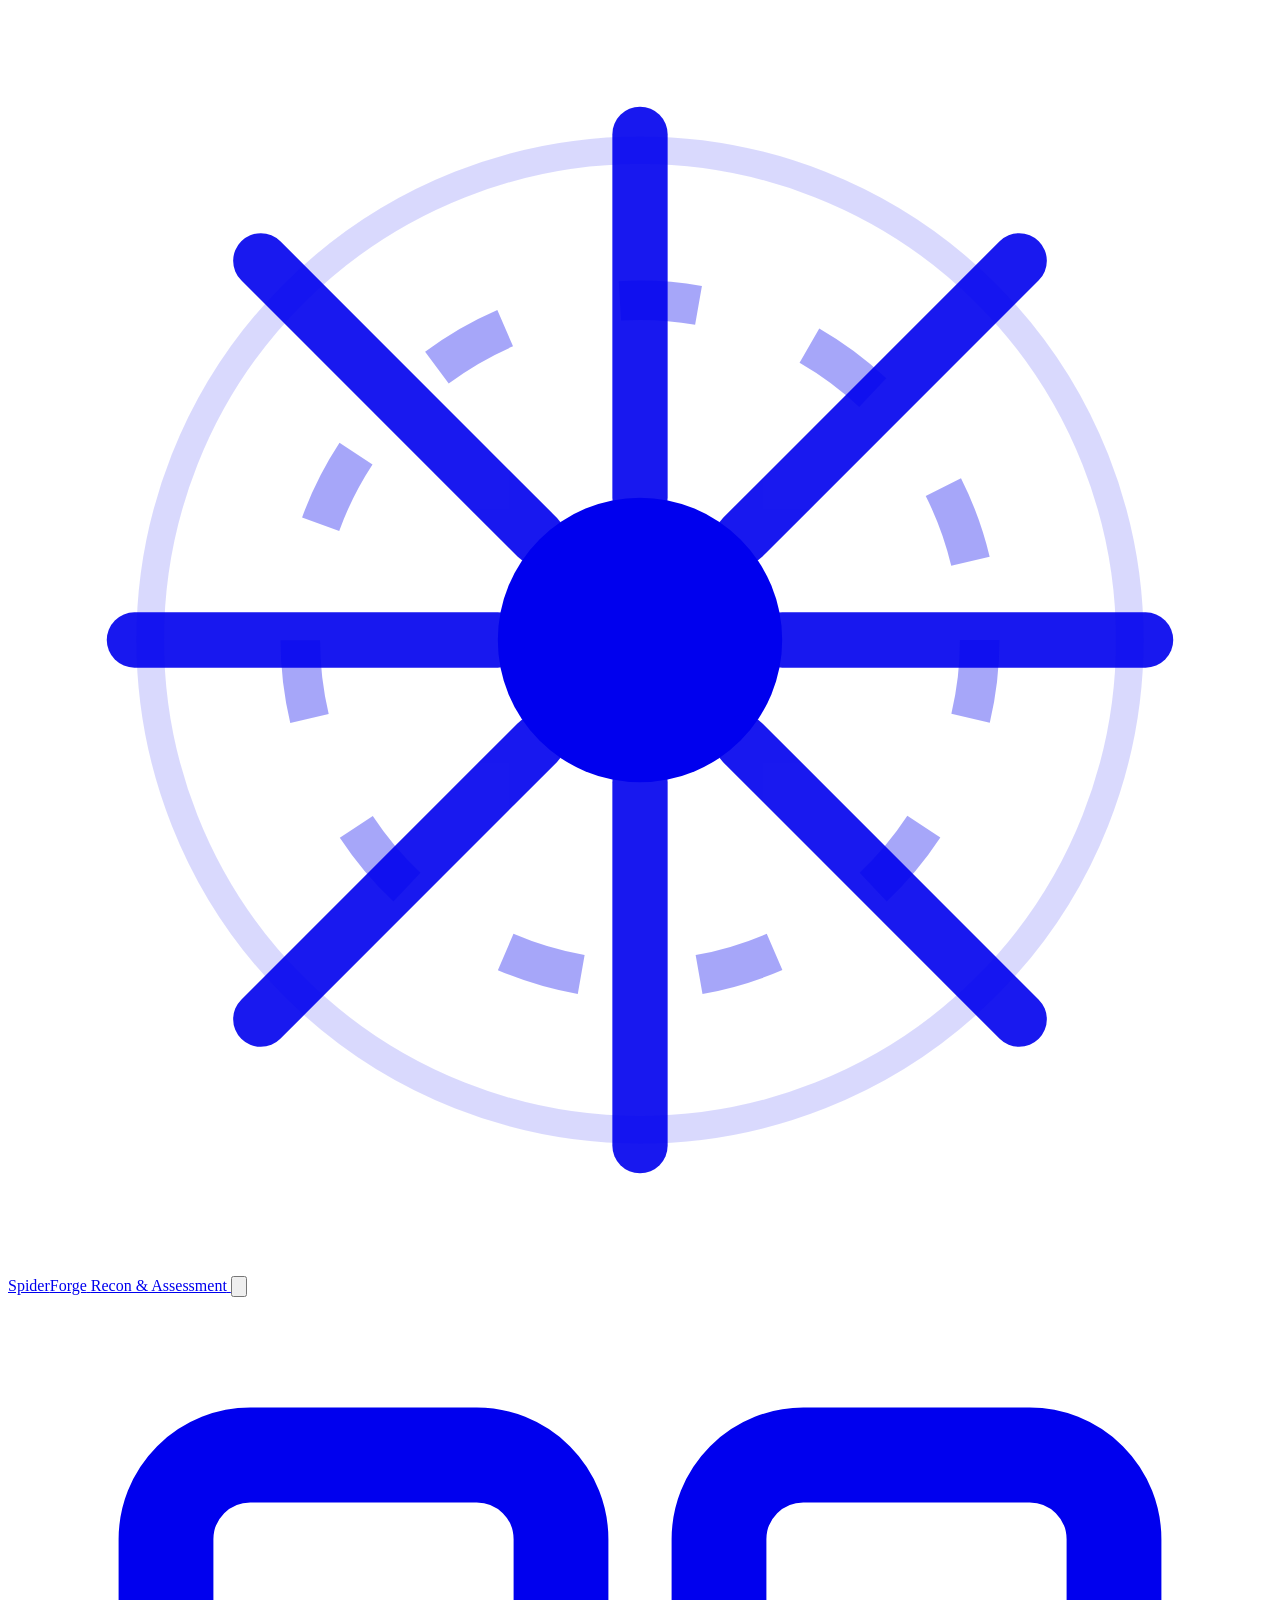
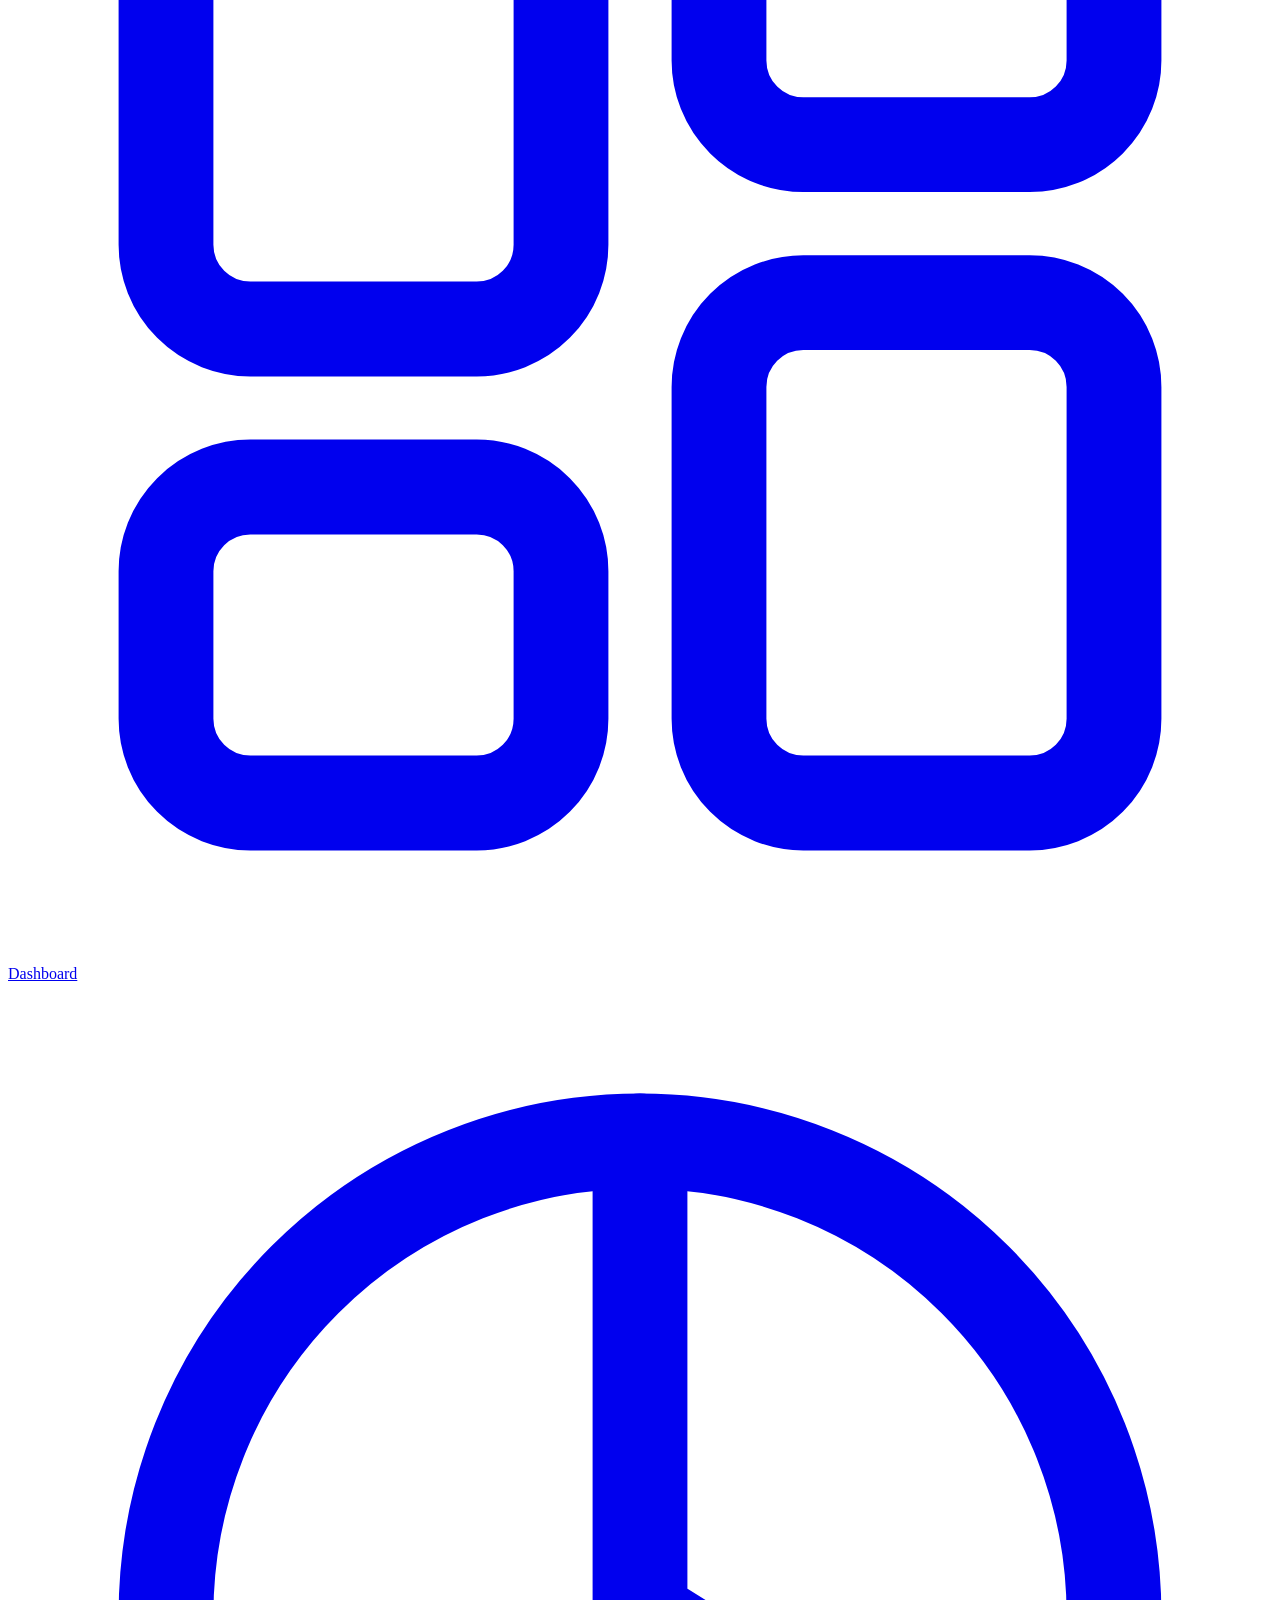
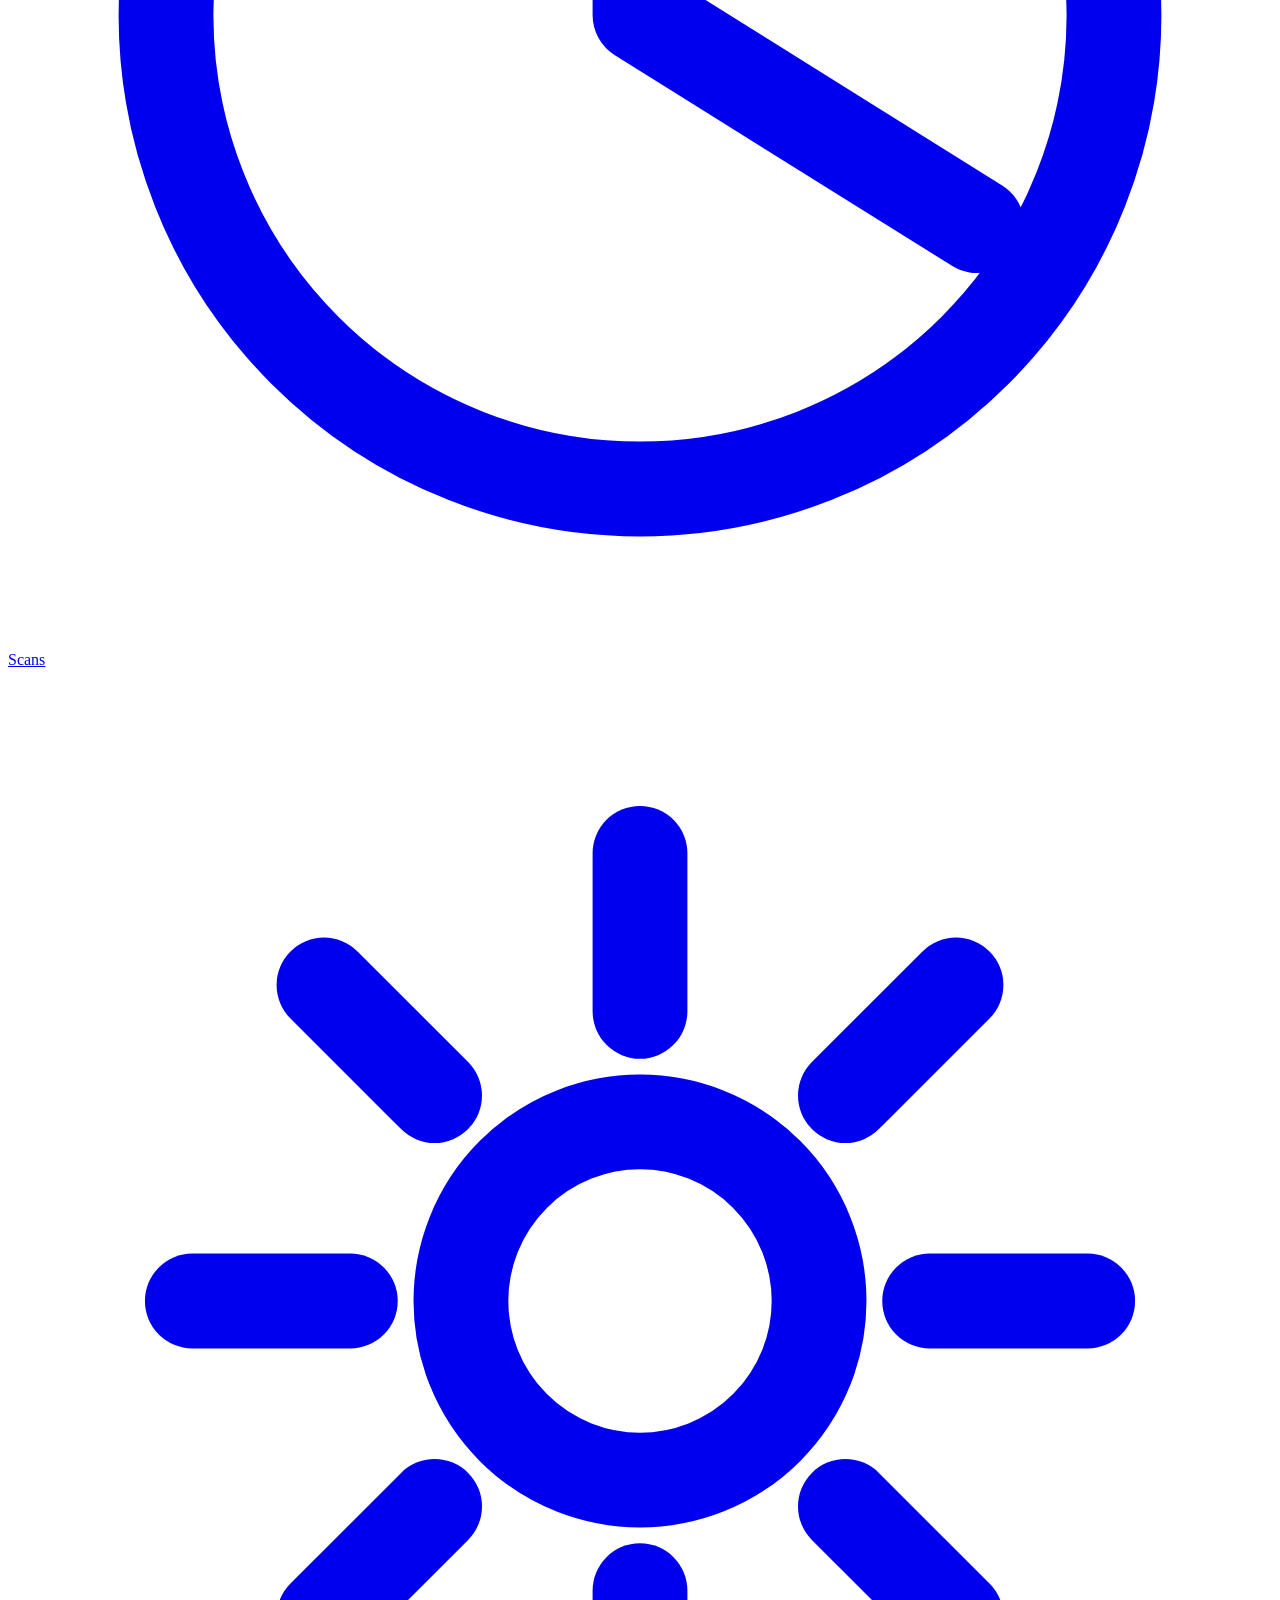
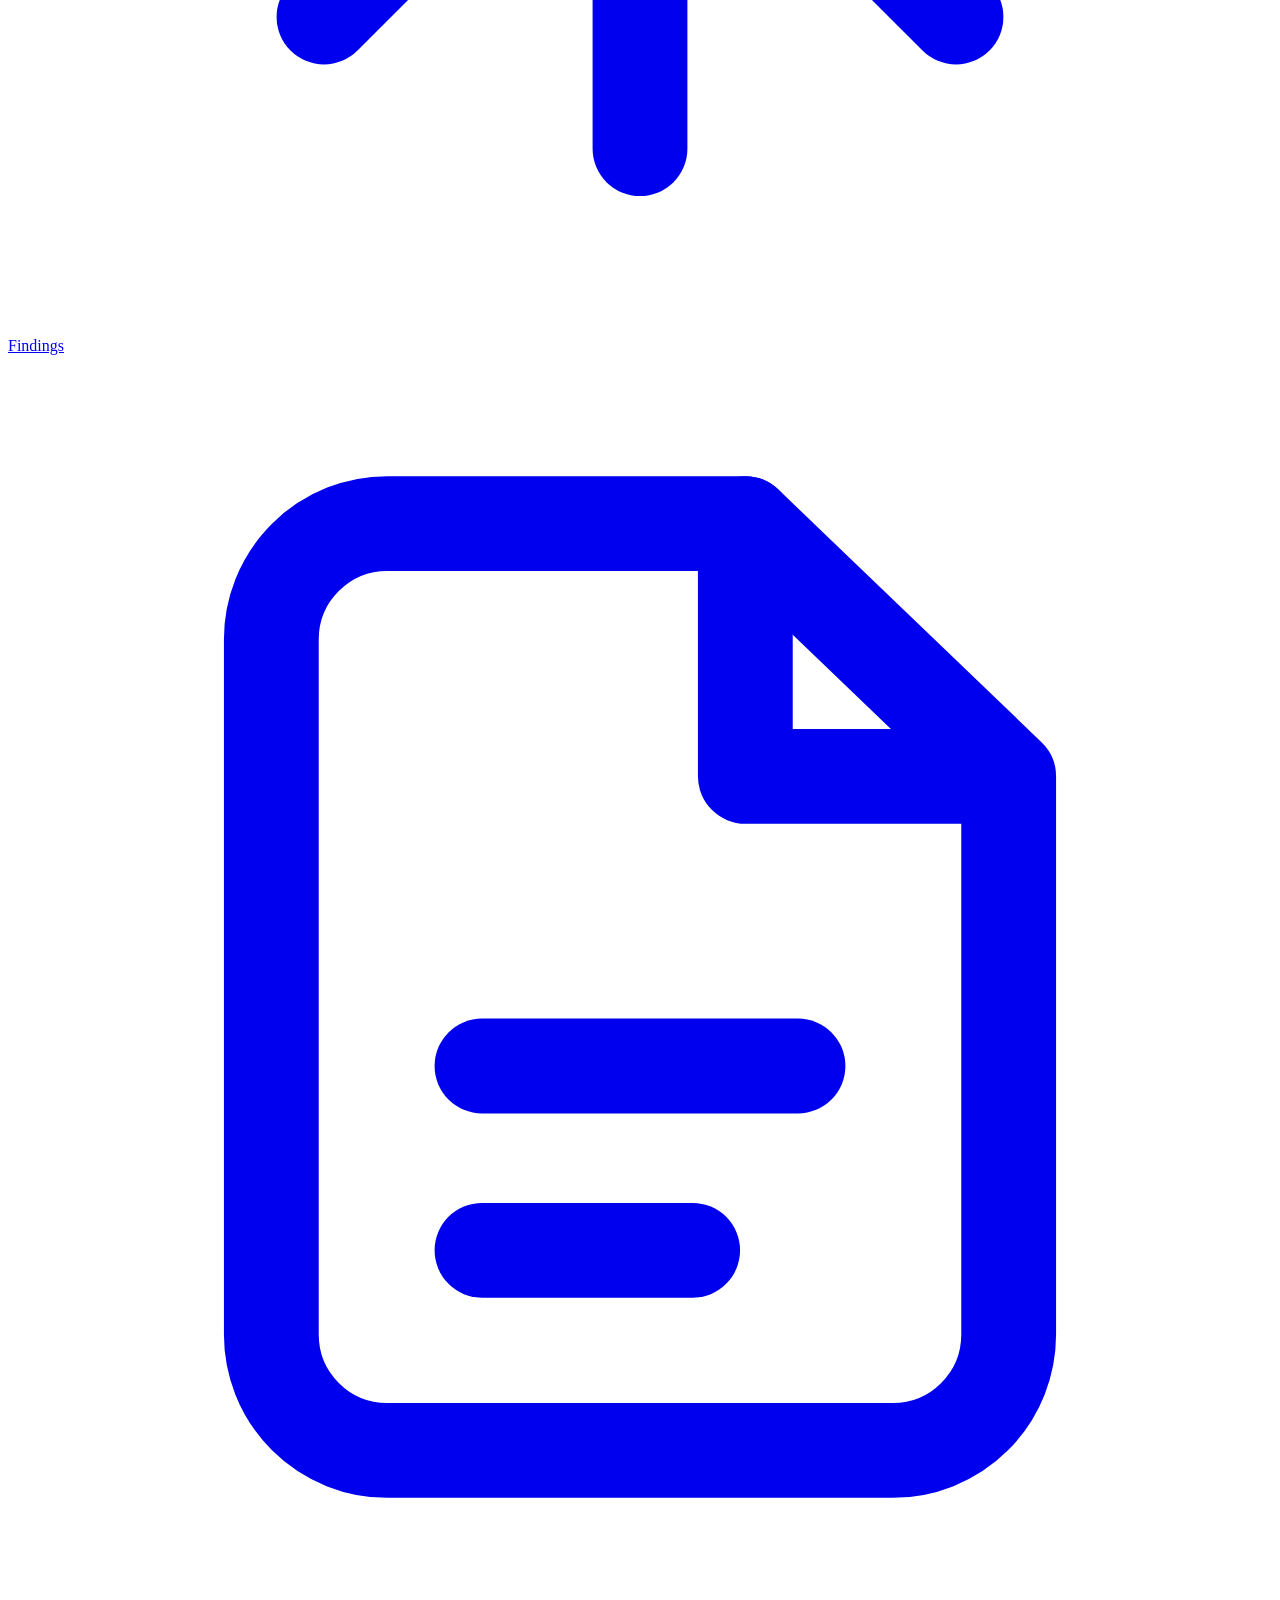
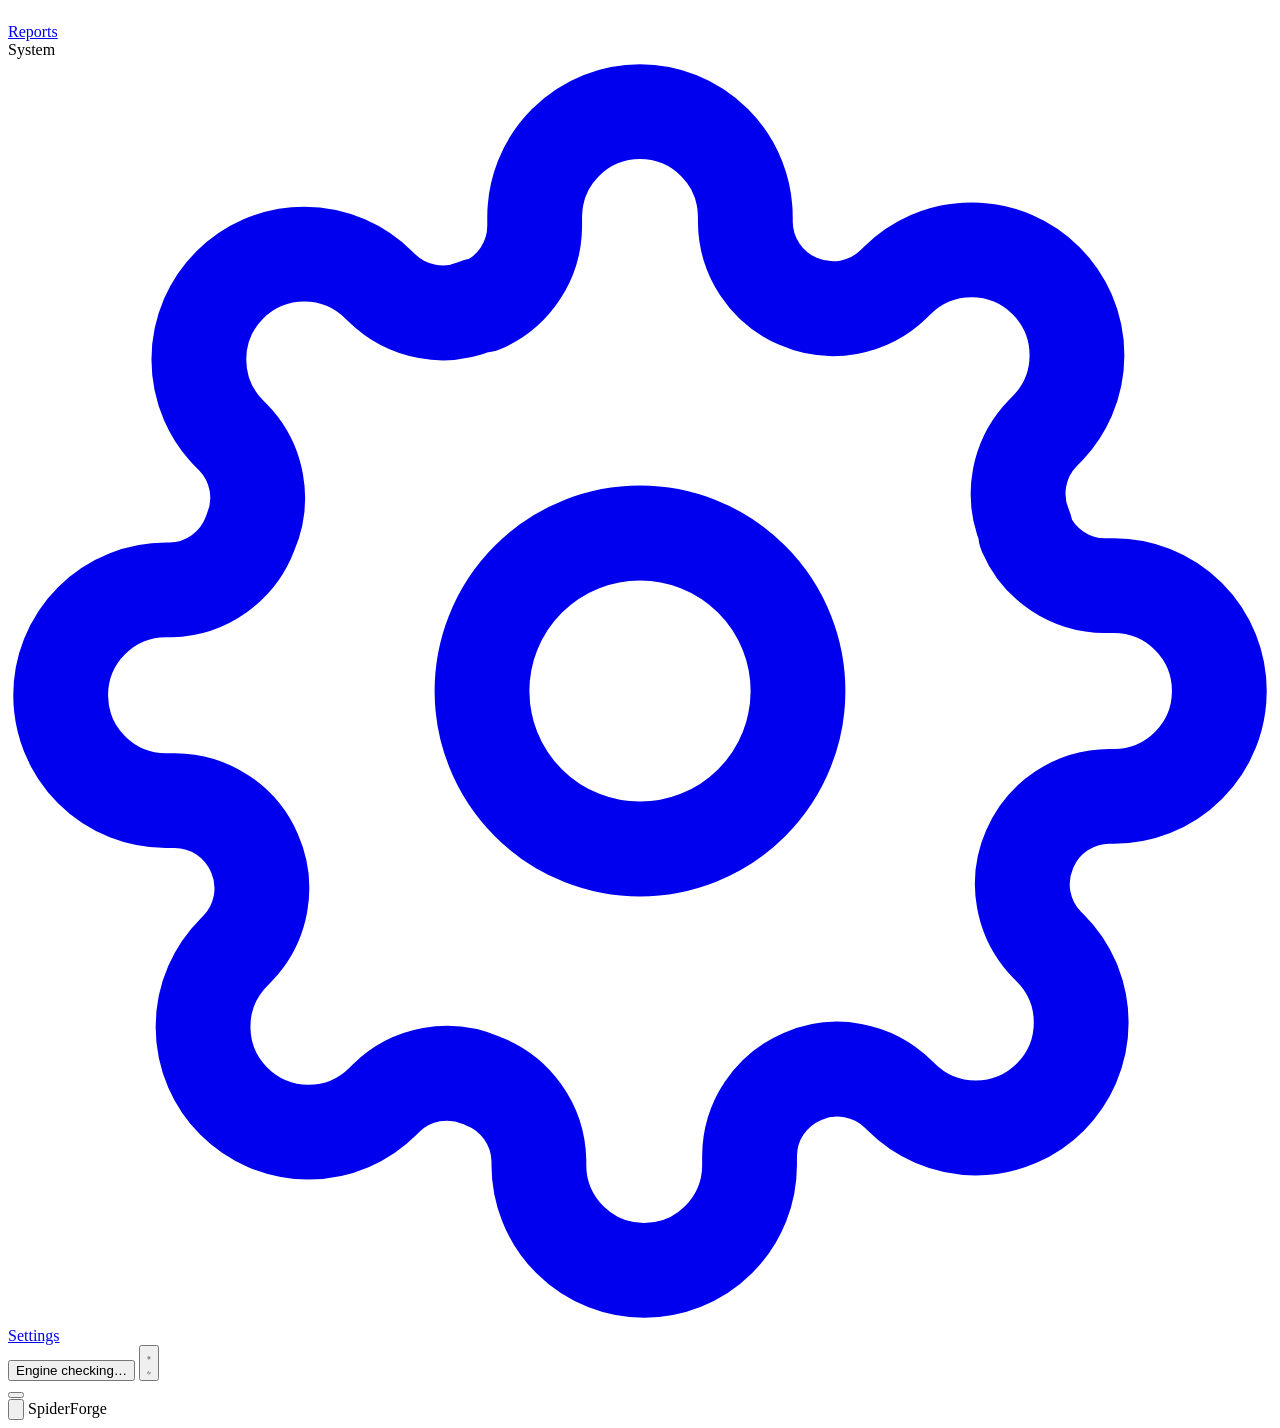
==== commit deec4e5c: "Rename backend/index.html to backend/static/frontend/index.html" ====
--- a/backend/static/frontend/index.html
+++ b/backend/static/frontend/index.html
@@ -1,15 +1,15 @@
 <!DOCTYPE html>
-<html lang="ar" dir="ltr">
+<html lang="en" dir="ltr">
 <head>
     <meta charset="UTF-8" />
     <meta name="viewport" content="width=device-width, initial-scale=1.0, viewport-fit=cover" />
     <meta name="color-scheme" content="dark light" />
-    <meta name="theme-color" content="#080a0f" />
+    <meta name="theme-color" content="#08090d" />
     <meta name="description" content="SpiderForge — Automated Web Reconnaissance & Security Assessment" />
     <title>SpiderForge — Web Security Assessment</title>
     <link rel="preconnect" href="https://fonts.googleapis.com" />
     <link rel="preconnect" href="https://fonts.gstatic.com" crossorigin />
-    <link href="https://fonts.googleapis.com/css2?family=Inter:wght@400;500;600;700&family=JetBrains+Mono:wght@400;500;600;700&display=swap" rel="stylesheet" />
+    <link href="https://fonts.googleapis.com/css2?family=Inter:wght@400;500;600;700;800&family=JetBrains+Mono:wght@400;500;600;700;800&display=swap" rel="stylesheet" />
     <link rel="stylesheet" href="/styles.css" />
 </head>
 <body>
@@ -22,20 +22,20 @@
         <div class="sidebar-head">
             <a class="brand" href="#/" aria-label="SpiderForge home">
                 <span class="brand-mark" aria-hidden="true">
-                    <svg viewBox="0 0 24 24" fill="none">
-                        <circle cx="12" cy="12" r="2.7" fill="currentColor"/>
-                        <g stroke="currentColor" stroke-width="1.05" stroke-linecap="round" opacity="0.85">
-                            <path d="M12 9.3 V3.2"/>
-                            <path d="M12 14.7 V20.8"/>
-                            <path d="M9.3 12 H3.2"/>
-                            <path d="M14.7 12 H20.8"/>
-                            <path d="M10.1 10.1 L5.7 5.7"/>
-                            <path d="M13.9 10.1 L18.3 5.7"/>
-                            <path d="M10.1 13.9 L5.7 18.3"/>
-                            <path d="M13.9 13.9 L18.3 18.3"/>
+                    <svg viewBox="0 0 32 32" fill="none">
+                        <circle cx="16" cy="16" r="3.6" fill="currentColor"/>
+                        <g stroke="currentColor" stroke-width="1.4" stroke-linecap="round" opacity="0.9">
+                            <path d="M16 12.4 V3.2"/>
+                            <path d="M16 19.6 V28.8"/>
+                            <path d="M12.4 16 H3.2"/>
+                            <path d="M19.6 16 H28.8"/>
+                            <path d="M13.4 13.4 L6.4 6.4"/>
+                            <path d="M18.6 13.4 L25.6 6.4"/>
+                            <path d="M13.4 18.6 L6.4 25.6"/>
+                            <path d="M18.6 18.6 L25.6 25.6"/>
                         </g>
-                        <circle cx="12" cy="12" r="6.4" stroke="currentColor" stroke-width="0.7" opacity="0.3" fill="none"/>
-                        <circle cx="12" cy="12" r="9.2" stroke="currentColor" stroke-width="0.55" opacity="0.14" fill="none"/>
+                        <circle cx="16" cy="16" r="8.6" stroke="currentColor" stroke-width="1" opacity="0.35" fill="none" stroke-dasharray="2 3"/>
+                        <circle cx="16" cy="16" r="12.4" stroke="currentColor" stroke-width="0.7" opacity="0.15" fill="none"/>
                     </svg>
                 </span>
                 <span class="brand-text">
@@ -43,16 +43,16 @@
                     <span class="brand-sub">Recon &amp; Assessment</span>
                 </span>
             </a>
-            <button class="icon-btn sidebar-collapse" id="sidebar-collapse" aria-label="Toggle sidebar">
-                <svg viewBox="0 0 24 24" fill="none" stroke="currentColor" stroke-width="2" stroke-linecap="round">
+            <button class="icon-btn sidebar-collapse" id="sidebar-collapse" aria-label="Toggle sidebar" aria-expanded="true">
+                <svg viewBox="0 0 24 24" fill="none" stroke="currentColor" stroke-width="2.2" stroke-linecap="round" stroke-linejoin="round">
                     <path d="M15 18l-6-6 6-6"/>
                 </svg>
             </button>
         </div>
 
         <nav class="sidebar-nav" aria-label="Main">
-            <a class="nav-item" href="#/" data-nav="dashboard" title="Dashboard">
-                <svg class="ico" viewBox="0 0 24 24" fill="none" stroke="currentColor" stroke-width="1.7" stroke-linecap="round" stroke-linejoin="round">
+            <a class="nav-item" href="#/" data-nav="dashboard" data-tooltip="Dashboard" title="Dashboard">
+                <svg class="ico" viewBox="0 0 24 24" fill="none" stroke="currentColor" stroke-width="1.8" stroke-linecap="round" stroke-linejoin="round">
                     <rect x="3" y="3" width="7.5" height="9" rx="1.6"/>
                     <rect x="13.5" y="3" width="7.5" height="5.5" rx="1.6"/>
                     <rect x="13.5" y="11.5" width="7.5" height="9.5" rx="1.6"/>
@@ -60,16 +60,16 @@
                 </svg>
                 <span class="nav-label">Dashboard</span>
             </a>
-            <a class="nav-item" href="#/scans" data-nav="scans" title="Scans">
-                <svg class="ico" viewBox="0 0 24 24" fill="none" stroke="currentColor" stroke-width="1.7" stroke-linecap="round" stroke-linejoin="round">
+            <a class="nav-item" href="#/scans" data-nav="scans" data-tooltip="Scans" title="Scans">
+                <svg class="ico" viewBox="0 0 24 24" fill="none" stroke="currentColor" stroke-width="1.8" stroke-linecap="round" stroke-linejoin="round">
                     <circle cx="12" cy="12" r="9"/>
                     <path d="M12 3v9l6.4 4"/>
                 </svg>
                 <span class="nav-label">Scans</span>
                 <span class="nav-badge" id="nav-badge-scans" hidden>0</span>
             </a>
-            <a class="nav-item" href="#/findings" data-nav="findings" title="Findings">
-                <svg class="ico" viewBox="0 0 24 24" fill="none" stroke="currentColor" stroke-width="1.7" stroke-linecap="round" stroke-linejoin="round">
+            <a class="nav-item" href="#/findings" data-nav="findings" data-tooltip="Findings" title="Findings">
+                <svg class="ico" viewBox="0 0 24 24" fill="none" stroke="currentColor" stroke-width="1.8" stroke-linecap="round" stroke-linejoin="round">
                     <path d="M12 3.5v3"/><path d="M12 17.5v3"/>
                     <path d="M3.5 12h3"/><path d="M17.5 12h3"/>
                     <path d="M6 6l2.1 2.1"/><path d="M15.9 15.9L18 18"/>
@@ -79,8 +79,8 @@
                 <span class="nav-label">Findings</span>
                 <span class="nav-badge" id="nav-badge-findings" hidden>0</span>
             </a>
-            <a class="nav-item" href="#/reports" data-nav="reports" title="Reports">
-                <svg class="ico" viewBox="0 0 24 24" fill="none" stroke="currentColor" stroke-width="1.7" stroke-linecap="round" stroke-linejoin="round">
+            <a class="nav-item" href="#/reports" data-nav="reports" data-tooltip="Reports" title="Reports">
+                <svg class="ico" viewBox="0 0 24 24" fill="none" stroke="currentColor" stroke-width="1.8" stroke-linecap="round" stroke-linejoin="round">
                     <path d="M14 3.2H7.2A2.2 2.2 0 0 0 5 5.4v13.2a2.2 2.2 0 0 0 2.2 2.2h9.6a2.2 2.2 0 0 0 2.2-2.2V8z"/>
                     <path d="M14 3.2V8h4.9"/>
                     <path d="M9 13.5h6"/><path d="M9 17h4"/>
@@ -90,8 +90,8 @@
 
             <div class="sidebar-section">System</div>
 
-            <a class="nav-item" href="#/settings" data-nav="settings" title="Settings">
-                <svg class="ico" viewBox="0 0 24 24" fill="none" stroke="currentColor" stroke-width="1.7" stroke-linecap="round" stroke-linejoin="round">
+            <a class="nav-item" href="#/settings" data-nav="settings" data-tooltip="Settings" title="Settings">
+                <svg class="ico" viewBox="0 0 24 24" fill="none" stroke="currentColor" stroke-width="1.8" stroke-linecap="round" stroke-linejoin="round">
                     <circle cx="12" cy="12" r="3"/>
                     <path d="M19.4 15a1.65 1.65 0 0 0 .33 1.82l.06.06a2 2 0 1 1-2.83 2.83l-.06-.06a1.65 1.65 0 0 0-1.82-.33 1.65 1.65 0 0 0-1 1.51V21a2 2 0 1 1-4 0v-.09A1.65 1.65 0 0 0 9 19.4a1.65 1.65 0 0 0-1.82.33l-.06.06a2 2 0 1 1-2.83-2.83l.06-.06a1.65 1.65 0 0 0 .33-1.82 1.65 1.65 0 0 0-1.51-1H3a2 2 0 1 1 0-4h.09A1.65 1.65 0 0 0 4.6 9a1.65 1.65 0 0 0-.33-1.82l-.06-.06a2 2 0 1 1 2.83-2.83l.06.06a1.65 1.65 0 0 0 1.82.33H9a1.65 1.65 0 0 0 1-1.51V3a2 2 0 1 1 4 0v.09a1.65 1.65 0 0 0 1 1.51 1.65 1.65 0 0 0 1.82-.33l.06-.06a2 2 0 1 1 2.83 2.83l-.06.06a1.65 1.65 0 0 0-.33 1.82V9a1.65 1.65 0 0 0 1.51 1H21a2 2 0 1 1 0 4h-.09a1.65 1.65 0 0 0-1.51 1z"/>
                 </svg>
@@ -170,10 +170,6 @@
     </div>
 </div>
 
-<script src="/utils.js"></script>
-<script src="/api.js"></script>
-<script src="/ui.js"></script>
-<script src="/charts.js"></script>
 <script src="/app.js"></script>
 </body>
 </html>
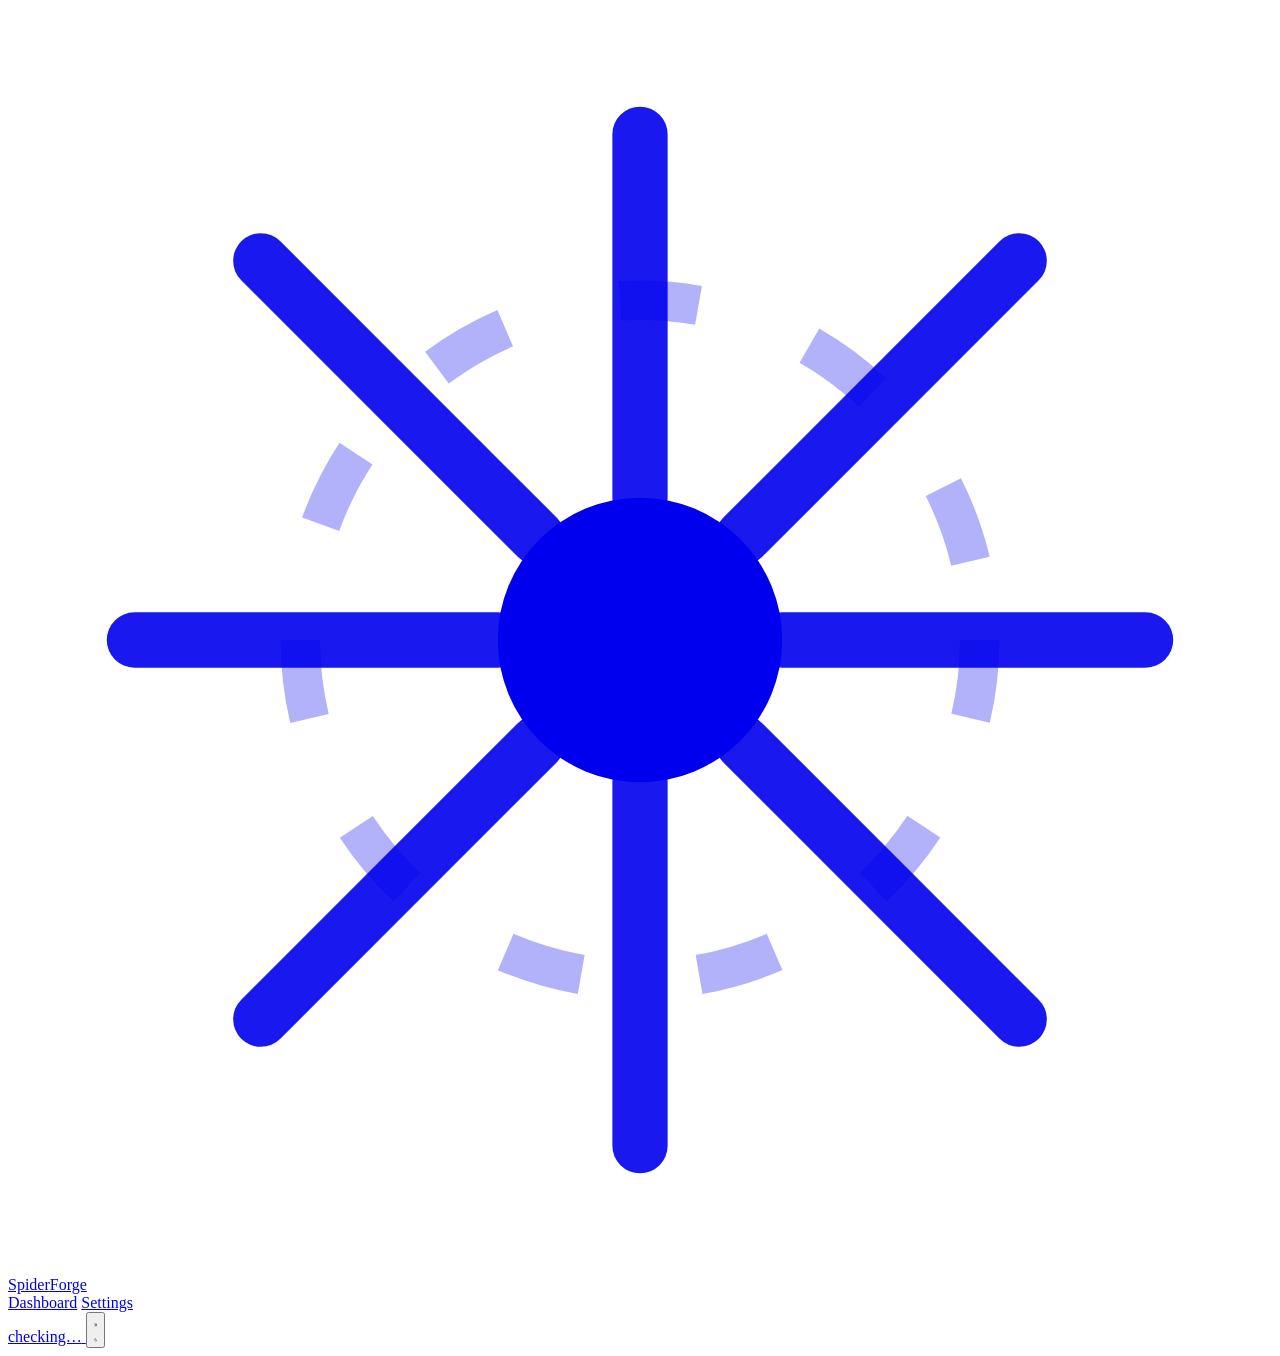
==== commit ba7dba1d: "Refactor HTML structure and update metadata" ====
--- a/backend/static/frontend/index.html
+++ b/backend/static/frontend/index.html
@@ -4,109 +4,42 @@
     <meta charset="UTF-8" />
     <meta name="viewport" content="width=device-width, initial-scale=1.0, viewport-fit=cover" />
     <meta name="color-scheme" content="dark light" />
-    <meta name="theme-color" content="#08090d" />
-    <meta name="description" content="SpiderForge — Automated Web Reconnaissance & Security Assessment" />
-    <title>SpiderForge — Web Security Assessment</title>
+    <meta name="theme-color" content="#06070b" />
+    <meta name="description" content="SpiderForge — Web Security Assessment" />
+    <title>SpiderForge</title>
     <link rel="preconnect" href="https://fonts.googleapis.com" />
     <link rel="preconnect" href="https://fonts.gstatic.com" crossorigin />
-    <link href="https://fonts.googleapis.com/css2?family=Inter:wght@400;500;600;700;800&family=JetBrains+Mono:wght@400;500;600;700;800&display=swap" rel="stylesheet" />
+    <link href="https://fonts.googleapis.com/css2?family=Inter:wght@400;500;600;700&family=JetBrains+Mono:wght@400;500;600;700&display=swap" rel="stylesheet" />
     <link rel="stylesheet" href="/styles.css" />
 </head>
 <body>
 
-<div class="app-shell" id="app-shell">
+<header class="topbar">
+    <div class="topbar-inner">
+        <a class="brand" href="#/">
+            <svg class="brand-mark" viewBox="0 0 32 32" fill="none" aria-hidden="true">
+                <circle cx="16" cy="16" r="3.6" fill="currentColor"/>
+                <g stroke="currentColor" stroke-width="1.4" stroke-linecap="round" opacity="0.9">
+                    <path d="M16 12.4 V3.2"/><path d="M16 19.6 V28.8"/>
+                    <path d="M12.4 16 H3.2"/><path d="M19.6 16 H28.8"/>
+                    <path d="M13.4 13.4 L6.4 6.4"/><path d="M18.6 13.4 L25.6 6.4"/>
+                    <path d="M13.4 18.6 L6.4 25.6"/><path d="M18.6 18.6 L25.6 25.6"/>
+                </g>
+                <circle cx="16" cy="16" r="8.6" stroke="currentColor" stroke-width="1" opacity="0.3" fill="none" stroke-dasharray="2 3"/>
+            </svg>
+            <span class="brand-name">Spider<span class="brand-accent">Forge</span></span>
+        </a>
 
-    <!-- ═══════════════ Sidebar ═══════════════ -->
-    <aside class="sidebar" id="sidebar" aria-label="Primary navigation">
-
-        <div class="sidebar-head">
-            <a class="brand" href="#/" aria-label="SpiderForge home">
-                <span class="brand-mark" aria-hidden="true">
-                    <svg viewBox="0 0 32 32" fill="none">
-                        <circle cx="16" cy="16" r="3.6" fill="currentColor"/>
-                        <g stroke="currentColor" stroke-width="1.4" stroke-linecap="round" opacity="0.9">
-                            <path d="M16 12.4 V3.2"/>
-                            <path d="M16 19.6 V28.8"/>
-                            <path d="M12.4 16 H3.2"/>
-                            <path d="M19.6 16 H28.8"/>
-                            <path d="M13.4 13.4 L6.4 6.4"/>
-                            <path d="M18.6 13.4 L25.6 6.4"/>
-                            <path d="M13.4 18.6 L6.4 25.6"/>
-                            <path d="M18.6 18.6 L25.6 25.6"/>
-                        </g>
-                        <circle cx="16" cy="16" r="8.6" stroke="currentColor" stroke-width="1" opacity="0.35" fill="none" stroke-dasharray="2 3"/>
-                        <circle cx="16" cy="16" r="12.4" stroke="currentColor" stroke-width="0.7" opacity="0.15" fill="none"/>
-                    </svg>
-                </span>
-                <span class="brand-text">
-                    <span class="brand-name">Spider<span class="brand-accent">Forge</span></span>
-                    <span class="brand-sub">Recon &amp; Assessment</span>
-                </span>
-            </a>
-            <button class="icon-btn sidebar-collapse" id="sidebar-collapse" aria-label="Toggle sidebar" aria-expanded="true">
-                <svg viewBox="0 0 24 24" fill="none" stroke="currentColor" stroke-width="2.2" stroke-linecap="round" stroke-linejoin="round">
-                    <path d="M15 18l-6-6 6-6"/>
-                </svg>
-            </button>
-        </div>
-
-        <nav class="sidebar-nav" aria-label="Main">
-            <a class="nav-item" href="#/" data-nav="dashboard" data-tooltip="Dashboard" title="Dashboard">
-                <svg class="ico" viewBox="0 0 24 24" fill="none" stroke="currentColor" stroke-width="1.8" stroke-linecap="round" stroke-linejoin="round">
-                    <rect x="3" y="3" width="7.5" height="9" rx="1.6"/>
-                    <rect x="13.5" y="3" width="7.5" height="5.5" rx="1.6"/>
-                    <rect x="13.5" y="11.5" width="7.5" height="9.5" rx="1.6"/>
-                    <rect x="3" y="15" width="7.5" height="6" rx="1.6"/>
-                </svg>
-                <span class="nav-label">Dashboard</span>
-            </a>
-            <a class="nav-item" href="#/scans" data-nav="scans" data-tooltip="Scans" title="Scans">
-                <svg class="ico" viewBox="0 0 24 24" fill="none" stroke="currentColor" stroke-width="1.8" stroke-linecap="round" stroke-linejoin="round">
-                    <circle cx="12" cy="12" r="9"/>
-                    <path d="M12 3v9l6.4 4"/>
-                </svg>
-                <span class="nav-label">Scans</span>
-                <span class="nav-badge" id="nav-badge-scans" hidden>0</span>
-            </a>
-            <a class="nav-item" href="#/findings" data-nav="findings" data-tooltip="Findings" title="Findings">
-                <svg class="ico" viewBox="0 0 24 24" fill="none" stroke="currentColor" stroke-width="1.8" stroke-linecap="round" stroke-linejoin="round">
-                    <path d="M12 3.5v3"/><path d="M12 17.5v3"/>
-                    <path d="M3.5 12h3"/><path d="M17.5 12h3"/>
-                    <path d="M6 6l2.1 2.1"/><path d="M15.9 15.9L18 18"/>
-                    <path d="M6 18l2.1-2.1"/><path d="M15.9 8.1L18 6"/>
-                    <circle cx="12" cy="12" r="3.4"/>
-                </svg>
-                <span class="nav-label">Findings</span>
-                <span class="nav-badge" id="nav-badge-findings" hidden>0</span>
-            </a>
-            <a class="nav-item" href="#/reports" data-nav="reports" data-tooltip="Reports" title="Reports">
-                <svg class="ico" viewBox="0 0 24 24" fill="none" stroke="currentColor" stroke-width="1.8" stroke-linecap="round" stroke-linejoin="round">
-                    <path d="M14 3.2H7.2A2.2 2.2 0 0 0 5 5.4v13.2a2.2 2.2 0 0 0 2.2 2.2h9.6a2.2 2.2 0 0 0 2.2-2.2V8z"/>
-                    <path d="M14 3.2V8h4.9"/>
-                    <path d="M9 13.5h6"/><path d="M9 17h4"/>
-                </svg>
-                <span class="nav-label">Reports</span>
-            </a>
-
-            <div class="sidebar-section">System</div>
-
-            <a class="nav-item" href="#/settings" data-nav="settings" data-tooltip="Settings" title="Settings">
-                <svg class="ico" viewBox="0 0 24 24" fill="none" stroke="currentColor" stroke-width="1.8" stroke-linecap="round" stroke-linejoin="round">
-                    <circle cx="12" cy="12" r="3"/>
-                    <path d="M19.4 15a1.65 1.65 0 0 0 .33 1.82l.06.06a2 2 0 1 1-2.83 2.83l-.06-.06a1.65 1.65 0 0 0-1.82-.33 1.65 1.65 0 0 0-1 1.51V21a2 2 0 1 1-4 0v-.09A1.65 1.65 0 0 0 9 19.4a1.65 1.65 0 0 0-1.82.33l-.06.06a2 2 0 1 1-2.83-2.83l.06-.06a1.65 1.65 0 0 0 .33-1.82 1.65 1.65 0 0 0-1.51-1H3a2 2 0 1 1 0-4h.09A1.65 1.65 0 0 0 4.6 9a1.65 1.65 0 0 0-.33-1.82l-.06-.06a2 2 0 1 1 2.83-2.83l.06.06a1.65 1.65 0 0 0 1.82.33H9a1.65 1.65 0 0 0 1-1.51V3a2 2 0 1 1 4 0v.09a1.65 1.65 0 0 0 1 1.51 1.65 1.65 0 0 0 1.82-.33l.06-.06a2 2 0 1 1 2.83 2.83l-.06.06a1.65 1.65 0 0 0-.33 1.82V9a1.65 1.65 0 0 0 1.51 1H21a2 2 0 1 1 0 4h-.09a1.65 1.65 0 0 0-1.51 1z"/>
-                </svg>
-                <span class="nav-label">Settings</span>
-            </a>
+        <nav class="nav">
+            <a class="nav-link" href="#/" data-nav="dashboard">Dashboard</a>
+            <a class="nav-link" href="#/settings" data-nav="settings">Settings</a>
         </nav>
 
-        <div class="sidebar-foot">
-            <button class="engine-status" id="engine-status" title="Backend status">
+        <div class="topbar-actions">
+            <a class="engine-status" id="engine-status" href="#/settings" title="Backend status">
                 <span class="status-dot" id="status-dot"></span>
-                <div class="engine-meta">
-                    <span class="engine-label">Engine</span>
-                    <span class="engine-value" id="status-text">checking…</span>
-                </div>
-            </button>
+                <span id="status-text">checking…</span>
+            </a>
             <button class="icon-btn theme-toggle" id="theme-toggle" aria-label="Toggle theme" title="Toggle theme">
                 <svg class="theme-icon-dark" viewBox="0 0 24 24" fill="none" stroke="currentColor" stroke-width="2" stroke-linecap="round" stroke-linejoin="round">
                     <circle cx="12" cy="12" r="4"/>
@@ -117,59 +50,18 @@
                 </svg>
             </button>
         </div>
-    </aside>
+    </div>
+</header>
 
-    <button class="sidebar-overlay" id="sidebar-overlay" aria-label="Close menu" tabindex="-1"></button>
+<main id="app" class="content" tabindex="-1" aria-live="polite"></main>
 
-    <!-- ═══════════════ Main ═══════════════ -->
-    <div class="main">
-        <header class="mobile-bar">
-            <button class="icon-btn" id="menu-btn" aria-label="Open menu">
-                <svg viewBox="0 0 24 24" fill="none" stroke="currentColor" stroke-width="2" stroke-linecap="round">
-                    <path d="M3 6h18"/><path d="M3 12h18"/><path d="M3 18h18"/>
-                </svg>
-            </button>
-            <span class="mobile-brand">Spider<span class="brand-accent">Forge</span></span>
-            <span class="status-dot mobile-dot" id="status-dot-mobile"></span>
-        </header>
+<div class="toast-host" id="toast-host" aria-live="polite"></div>
 
-        <main id="app" class="content" tabindex="-1" aria-live="polite"></main>
-    </div>
-
-</div>
-
-<!-- Toast host -->
-<div class="toast-host" id="toast-host" aria-live="polite" aria-atomic="false"></div>
-
-<!-- Modal host -->
 <div class="modal-host" id="modal-host" hidden>
     <div class="modal-backdrop" id="modal-backdrop"></div>
     <div class="modal" id="modal" role="dialog" aria-modal="true"></div>
 </div>
 
-<!-- Scan operation overlay -->
-<div class="scan-overlay" id="scan-overlay" hidden>
-    <div class="scan-overlay-backdrop"></div>
-    <div class="scan-overlay-card" role="dialog" aria-modal="true" aria-labelledby="scan-ov-title">
-        <div class="scan-ov-head">
-            <span class="scan-ov-pulse"></span>
-            <div>
-                <h3 id="scan-ov-title">Assessment in progress</h3>
-                <p class="scan-ov-target" id="scan-ov-target">—</p>
-            </div>
-        </div>
-        <div class="scan-ov-bar">
-            <div class="scan-ov-bar-fill" id="scan-ov-bar"></div>
-        </div>
-        <div class="scan-ov-phase">
-            <span class="scan-ov-spinner"></span>
-            <span id="scan-ov-phase">Initializing engine…</span>
-        </div>
-        <div class="scan-ov-stats" id="scan-ov-stats"></div>
-        <p class="scan-ov-hint">This may take a moment. You'll be redirected to the report when it completes.</p>
-    </div>
-</div>
-
 <script src="/app.js"></script>
 </body>
 </html>
